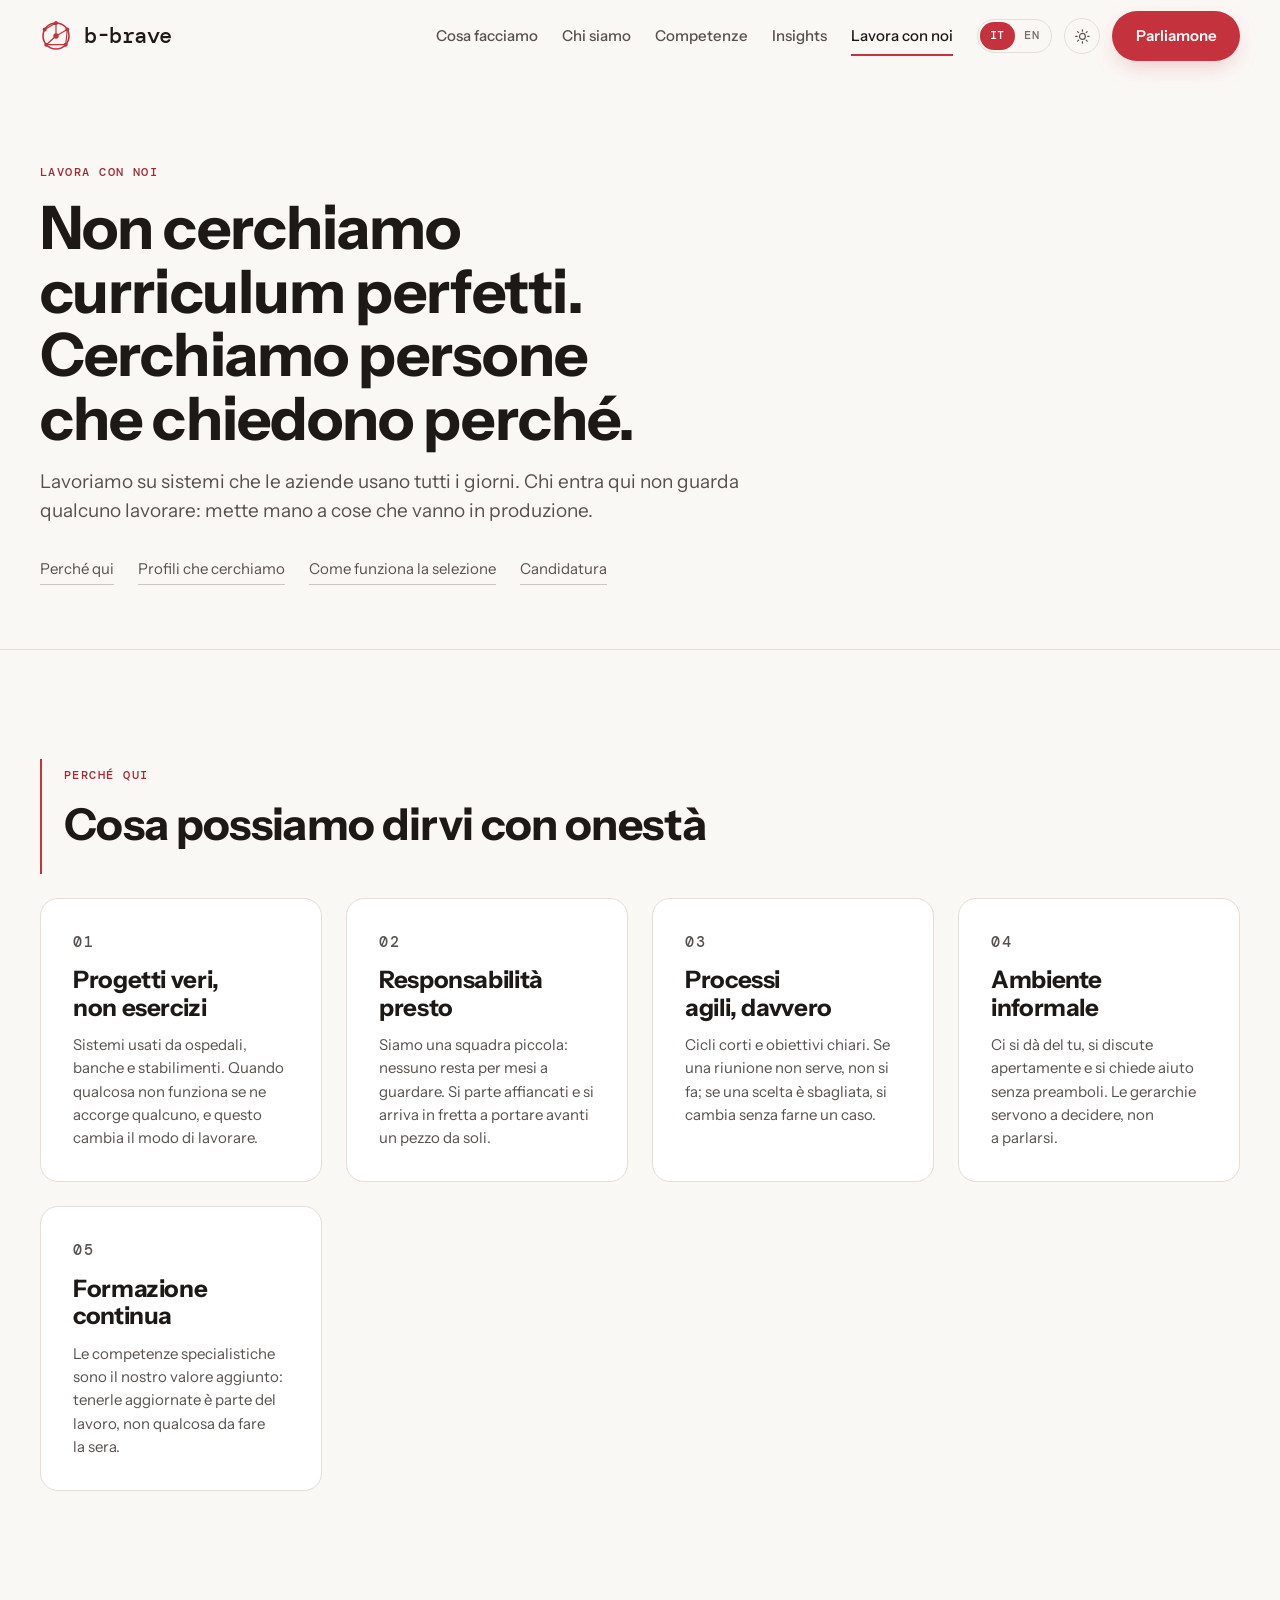
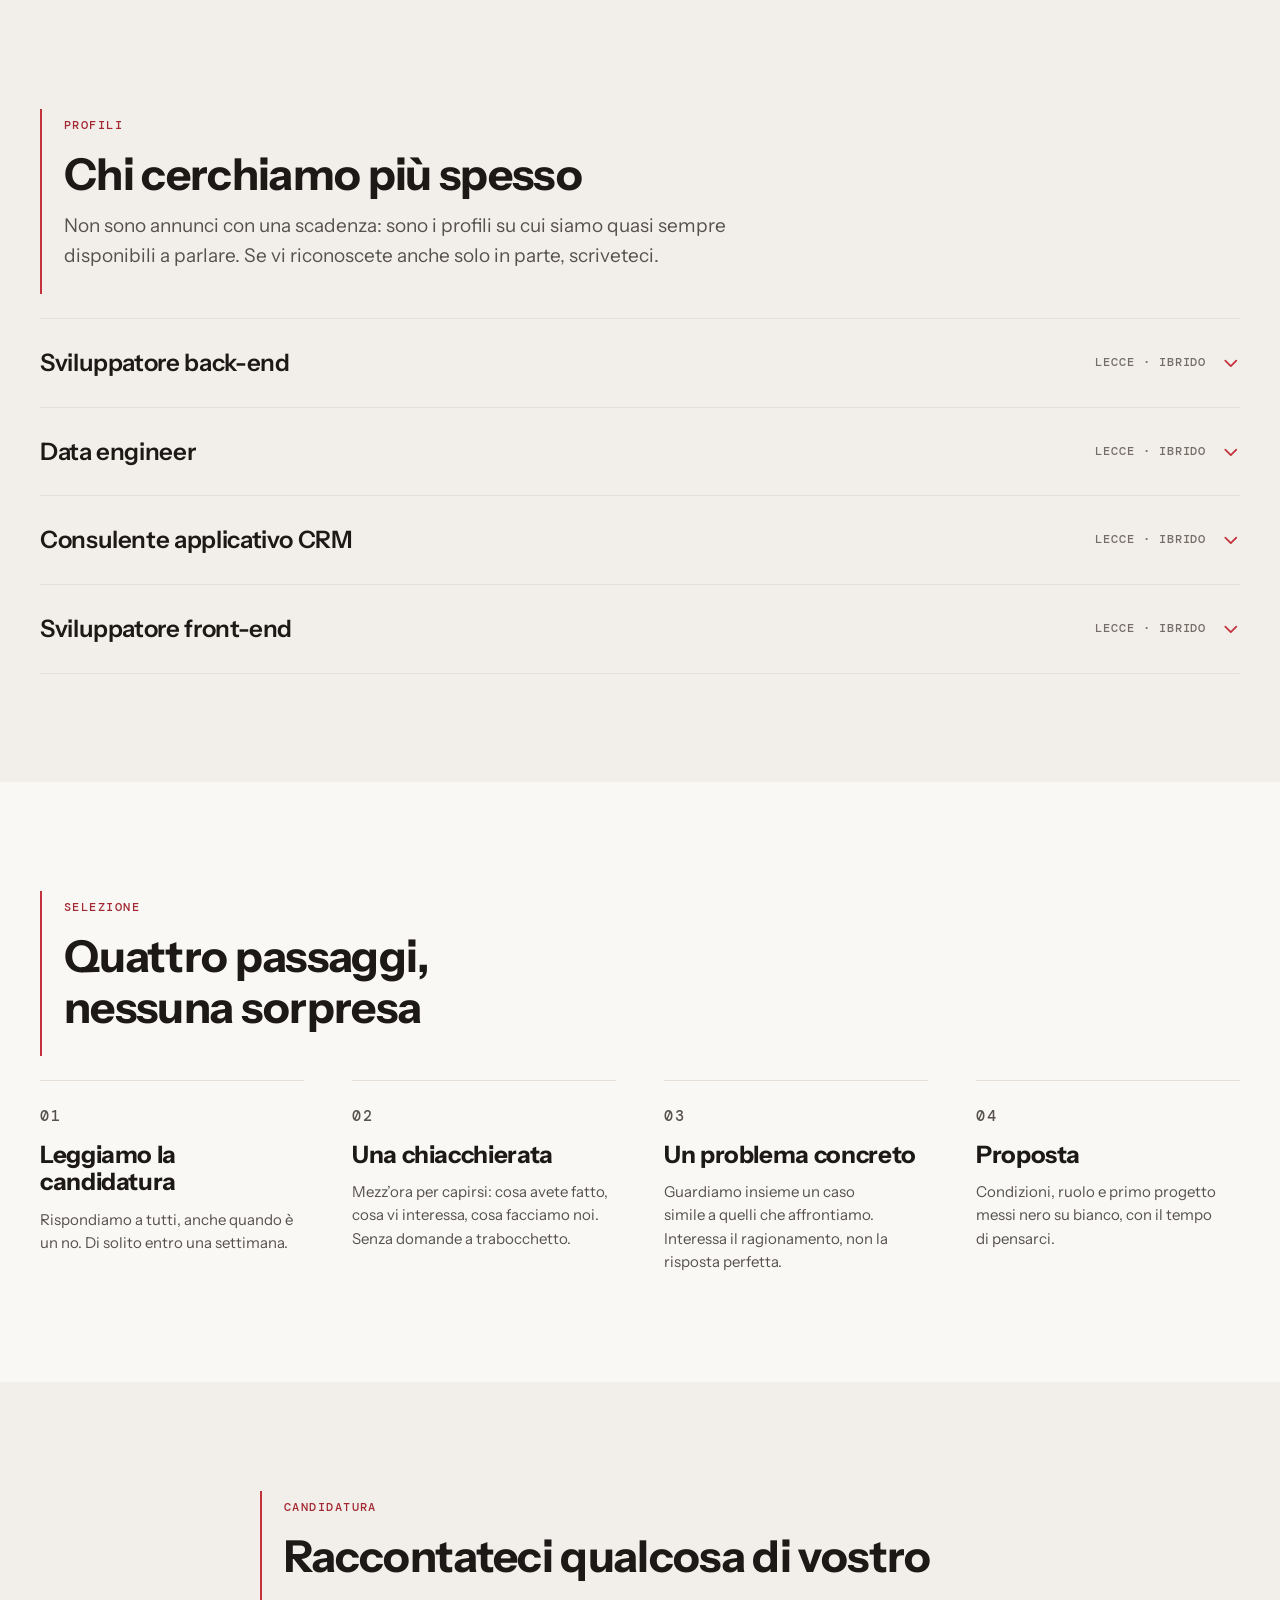
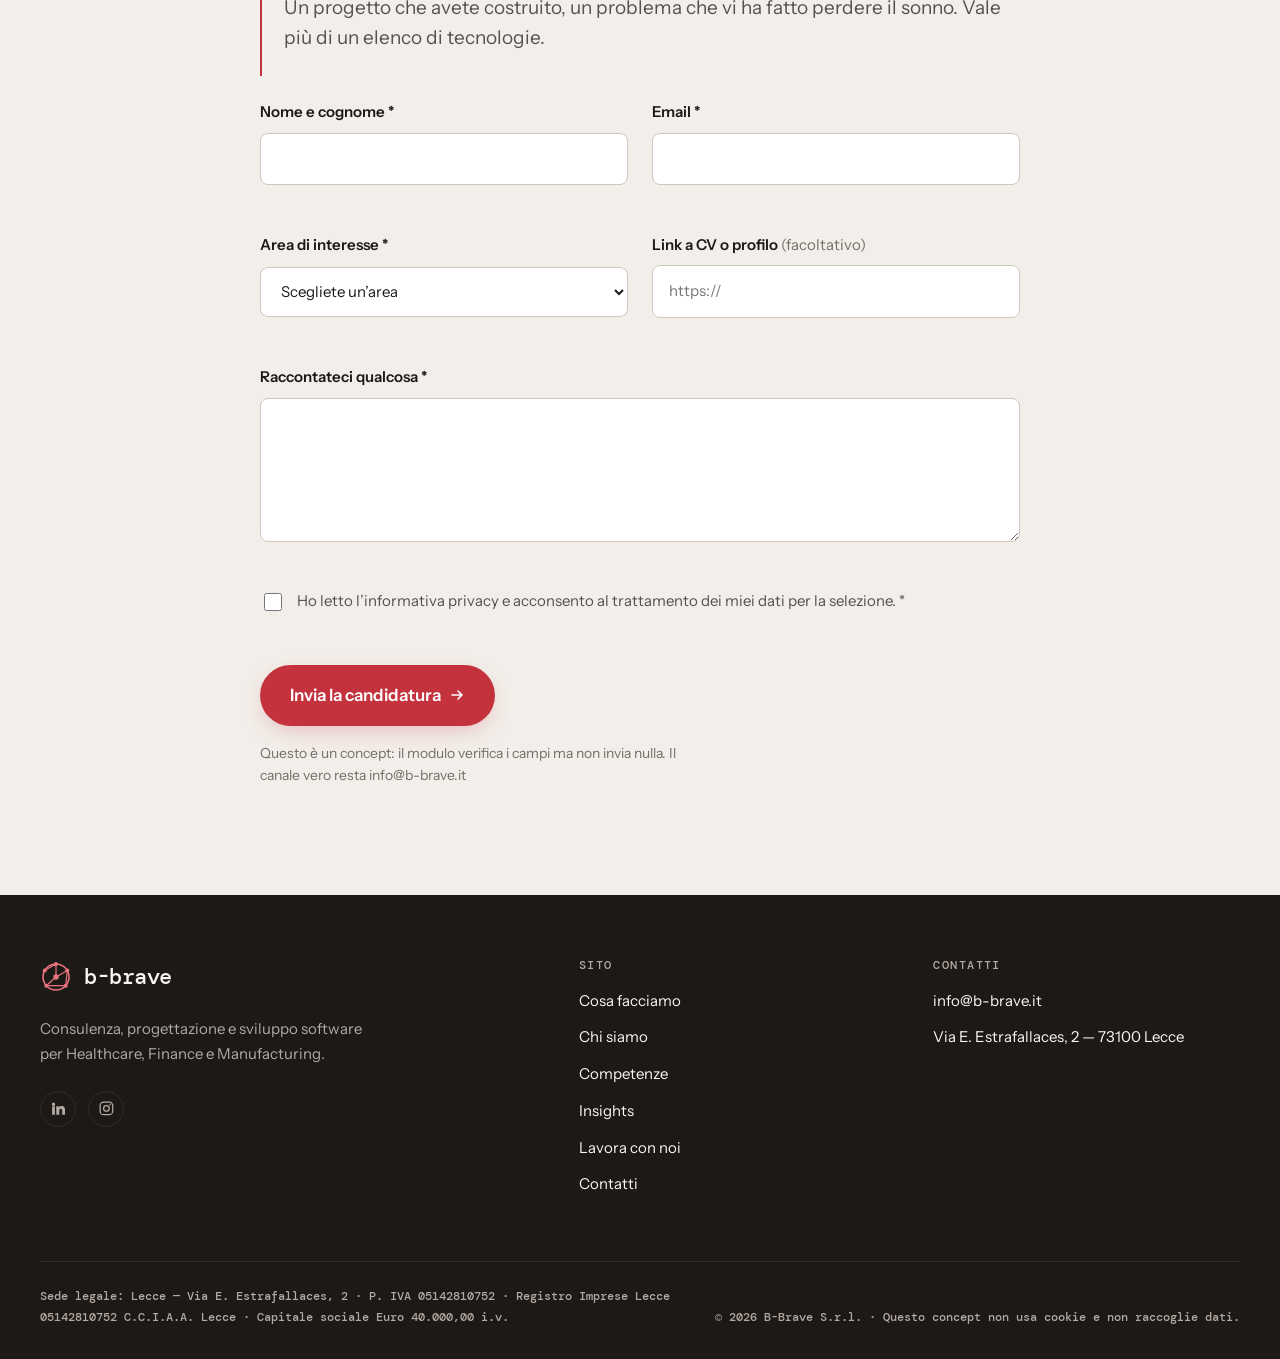
==== careers.html @ ac6f86cf "feat(careers): add profiles, hiring process and application form" ====
<!DOCTYPE html>
<html lang="it">
<head>
<meta charset="utf-8">
<meta name="viewport" content="width=device-width, initial-scale=1">
<title data-i18n="meta.careers.title">Lavora con noi — B-Brave</title>
<meta name="description" data-i18n-attr="content:meta.careers.desc" content="Profili che cerchiamo, come funziona la selezione e come candidarsi in B-Brave. Sede a Lecce, progetti enterprise, responsabilità reale.">
<meta property="og:type" content="website">
<meta property="og:title" data-i18n-attr="content:meta.careers.title" content="Lavora con noi — B-Brave">
<meta property="og:description" data-i18n-attr="content:meta.careers.desc" content="Profili che cerchiamo, come funziona la selezione e come candidarsi in B-Brave. Sede a Lecce, progetti enterprise, responsabilità reale.">
<meta property="og:image" content="./assets/img/og-cover.png">
<meta name="twitter:card" content="summary_large_image">
<link rel="icon" href="./assets/img/favicon.svg" type="image/svg+xml">
<link rel="stylesheet" href="./assets/css/tokens.css">
<link rel="stylesheet" href="./assets/css/base.css">
<link rel="stylesheet" href="./assets/css/components.css">
<link rel="stylesheet" href="./assets/css/pages.css">
<script>
  document.documentElement.classList.add('js');
  try {
    var t = localStorage.getItem('bb-theme');
    if (t) document.documentElement.dataset.theme = t;
    var l = localStorage.getItem('bb-lang');
    if (l && l !== 'it') document.documentElement.lang = l;
  } catch (e) {}
</script>
</head>

<body data-page="careers">

<a class="skip-link" href="#main" data-i18n="a11y.skip">Vai al contenuto</a>

<header class="header" id="site-header">
  <div class="container header__inner">
    <a class="logo" href="./index.html">
      <svg class="logo__mark" viewBox="0 0 32 32" aria-hidden="true">
        <g fill="none" stroke="currentColor" stroke-linecap="round">
          <circle cx="16" cy="16" r="13" stroke-width="1.6"/>
          <path d="M16 16 16 3M16 16 27.3 9.5M16 16 6.3 24.7M16 3 4.7 9.5M27.3 9.5 25.7 24.7M25.7 24.7 6.3 24.7" stroke-width="1.2"/>
        </g>
        <g fill="currentColor">
          <circle cx="16" cy="3" r="2"/><circle cx="27.3" cy="9.5" r="2"/>
          <circle cx="25.7" cy="24.7" r="2"/><circle cx="6.3" cy="24.7" r="2"/>
          <circle cx="4.7" cy="9.5" r="2"/><circle cx="16" cy="16" r="2.7"/>
        </g>
      </svg>
      <span class="logo__word">b-brave</span>
    </a>

    <nav class="header__nav" id="site-nav" data-i18n-attr="aria-label:a11y.nav.main" aria-label="Navigazione principale">
      <ul class="nav-list">
        <li><a href="./we-do.html" data-i18n="common.nav.wedo">Cosa facciamo</a></li>
        <li><a href="./we-are.html" data-i18n="common.nav.weare">Chi siamo</a></li>
        <li><a href="./expertise.html" data-i18n="common.nav.expertise">Competenze</a></li>
        <li><a href="./insights.html" data-i18n="common.nav.insights">Insights</a></li>
        <li><a href="./careers.html" data-i18n="common.nav.careers" aria-current="page">Lavora con noi</a></li>
      </ul>
      <a class="btn btn--primary btn--panel" href="./contacts.html" data-i18n="common.cta.talk">Parliamone</a>
    </nav>

    <div class="header__tools">
      <div class="lang" role="group" data-i18n-attr="aria-label:a11y.lang.group" aria-label="Lingua del sito">
        <button type="button" data-lang="it" aria-pressed="true">IT</button>
        <button type="button" data-lang="en" aria-pressed="false">EN</button>
      </div>

      <button class="theme-toggle" type="button" id="theme-toggle" data-i18n-attr="aria-label:a11y.theme" aria-label="Cambia tema chiaro o scuro">
        <svg class="icon-sun" viewBox="0 0 24 24" fill="none" stroke="currentColor" stroke-width="1.7" stroke-linecap="round" aria-hidden="true">
          <circle cx="12" cy="12" r="4.2"/>
          <path d="M12 2.5v2M12 19.5v2M2.5 12h2M19.5 12h2M5.2 5.2l1.4 1.4M17.4 17.4l1.4 1.4M18.8 5.2l-1.4 1.4M6.6 17.4l-1.4 1.4"/>
        </svg>
        <svg class="icon-moon" viewBox="0 0 24 24" fill="none" stroke="currentColor" stroke-width="1.7" stroke-linecap="round" stroke-linejoin="round" aria-hidden="true">
          <path d="M20 14.5A8.5 8.5 0 0 1 9.5 4a8.5 8.5 0 1 0 10.5 10.5Z"/>
        </svg>
      </button>

      <a class="btn btn--primary header__cta" href="./contacts.html" data-i18n="common.cta.talk">Parliamone</a>

      <button class="nav-toggle" type="button" id="nav-toggle" aria-expanded="false" aria-controls="site-nav" data-i18n-attr="aria-label:a11y.menu">
        <svg class="icon-open" viewBox="0 0 24 24" fill="none" stroke="currentColor" stroke-width="1.8" stroke-linecap="round" aria-hidden="true">
          <path d="M4 7h16M4 12h16M4 17h16"/>
        </svg>
        <svg class="icon-close" viewBox="0 0 24 24" fill="none" stroke="currentColor" stroke-width="1.8" stroke-linecap="round" aria-hidden="true">
          <path d="M6 6l12 12M18 6L6 18"/>
        </svg>
      </button>
    </div>
  </div>
</header>

<main id="main">
  <!-- page hero ------------------------------------------------------------ -->
  <section class="page-hero">
    <div class="container">
      <div class="page-hero__inner">
        <p class="label" data-i18n="careers.hero.eyebrow">Lavora con noi</p>
        <h1 data-i18n="careers.hero.title">Non cerchiamo curriculum perfetti. Cerchiamo persone che chiedono perché.</h1>
        <p class="lead" data-i18n="careers.hero.lead">Lavoriamo su sistemi che le aziende usano tutti i giorni. Chi entra qui non guarda qualcuno lavorare: mette mano a cose che vanno in produzione.</p>
        <nav class="anchor-nav" data-i18n-attr="aria-label:a11y.nav.section">
          <a href="#perche" data-i18n="careers.nav.why">Perché qui</a>
          <a href="#profili" data-i18n="careers.nav.roles">Profili che cerchiamo</a>
          <a href="#selezione" data-i18n="careers.nav.process">Come funziona la selezione</a>
          <a href="#candidatura" data-i18n="careers.nav.apply">Candidatura</a>
        </nav>
      </div>
    </div>
  </section>

  <!-- why here ---------------------------------------------------------------- -->
  <section class="band" id="perche">
    <div class="container">
      <div class="section-head" data-reveal>
        <p class="label" data-i18n="careers.why.label">Perché qui</p>
        <h2 data-i18n="careers.why.title">Cosa possiamo dirvi con onestà</h2>
      </div>

      <div class="cards">
        <article class="card" data-reveal>
          <p class="card__num">01</p>
          <h3 data-i18n="careers.why.a.title">Progetti veri, non esercizi</h3>
          <p data-i18n="careers.why.a.body">Sistemi usati da ospedali, banche e stabilimenti. Quando qualcosa non funziona se ne accorge qualcuno, e questo cambia il modo di lavorare.</p>
        </article>
        <article class="card" data-reveal>
          <p class="card__num">02</p>
          <h3 data-i18n="careers.why.b.title">Responsabilità presto</h3>
          <p data-i18n="careers.why.b.body">Siamo una squadra piccola: nessuno resta per mesi a guardare. Si parte affiancati e si arriva in fretta a portare avanti un pezzo da soli.</p>
        </article>
        <article class="card" data-reveal>
          <p class="card__num">03</p>
          <h3 data-i18n="careers.why.c.title">Processi agili, davvero</h3>
          <p data-i18n="careers.why.c.body">Cicli corti e obiettivi chiari. Se una riunione non serve, non si fa; se una scelta è sbagliata, si cambia senza farne un caso.</p>
        </article>
        <article class="card" data-reveal>
          <p class="card__num">04</p>
          <h3 data-i18n="careers.why.d.title">Ambiente informale</h3>
          <p data-i18n="careers.why.d.body">Ci si dà del tu, si discute apertamente e si chiede aiuto senza preamboli. Le gerarchie servono a decidere, non a parlarsi.</p>
        </article>
        <article class="card" data-reveal>
          <p class="card__num">05</p>
          <h3 data-i18n="careers.why.e.title">Formazione continua</h3>
          <p data-i18n="careers.why.e.body">Le competenze specialistiche sono il nostro valore aggiunto: tenerle aggiornate è parte del lavoro, non qualcosa da fare la sera.</p>
        </article>
      </div>
    </div>
  </section>

  <!-- roles -------------------------------------------------------------------- -->
  <section class="band band--soft" id="profili">
    <div class="container">
      <div class="section-head" data-reveal>
        <p class="label" data-i18n="careers.roles.label">Profili</p>
        <h2 data-i18n="careers.roles.title">Chi cerchiamo più spesso</h2>
        <p class="lead" data-i18n="careers.roles.lead">Non sono annunci con una scadenza: sono i profili su cui siamo quasi sempre disponibili a parlare. Se vi riconoscete anche solo in parte, scriveteci.</p>
      </div>

      <div class="accordion">
        <details class="accordion__item">
          <summary>
            <span class="accordion__title" data-i18n="careers.role.backend.title">Sviluppatore back-end</span>
            <span class="accordion__meta" data-i18n="careers.role.location">Lecce · ibrido</span>
            <svg viewBox="0 0 16 16" fill="none" aria-hidden="true"><path d="M3 6l5 5 5-5" stroke="currentColor" stroke-width="1.6" stroke-linecap="round" stroke-linejoin="round"/></svg>
          </summary>
          <div class="accordion__body">
            <div>
              <h3 data-i18n="careers.role.doing">Cosa farete</h3>
              <ul class="tick-list">
                <li data-i18n="careers.role.backend.d1">Progettare e mantenere i servizi che stanno sotto le nostre piattaforme</li>
                <li data-i18n="careers.role.backend.d2">Integrare sistemi di terze parti che non sono stati pensati per parlarsi</li>
                <li data-i18n="careers.role.backend.d3">Seguire il rilascio e il comportamento del codice dopo il go-live</li>
              </ul>
            </div>
            <div>
              <h3 data-i18n="careers.role.looking">Cosa cerchiamo</h3>
              <ul class="tick-list">
                <li data-i18n="careers.role.backend.l1">Solide basi di programmazione a oggetti e di modellazione dati</li>
                <li data-i18n="careers.role.backend.l2">Abitudine a scrivere codice che qualcun altro dovrà leggere</li>
                <li data-i18n="careers.role.backend.l3">Voglia di capire il processo aziendale prima di implementarlo</li>
              </ul>
            </div>
          </div>
        </details>

        <details class="accordion__item">
          <summary>
            <span class="accordion__title" data-i18n="careers.role.data.title">Data engineer</span>
            <span class="accordion__meta" data-i18n="careers.role.location">Lecce · ibrido</span>
            <svg viewBox="0 0 16 16" fill="none" aria-hidden="true"><path d="M3 6l5 5 5-5" stroke="currentColor" stroke-width="1.6" stroke-linecap="round" stroke-linejoin="round"/></svg>
          </summary>
          <div class="accordion__body">
            <div>
              <h3 data-i18n="careers.role.doing">Cosa farete</h3>
              <ul class="tick-list">
                <li data-i18n="careers.role.data.d1">Costruire i flussi che portano i dati dalle sorgenti al data warehouse</li>
                <li data-i18n="careers.role.data.d2">Definire i controlli di qualità su ciò che entra</li>
                <li data-i18n="careers.role.data.d3">Preparare i modelli su cui poggiano i cruscotti di business intelligence</li>
              </ul>
            </div>
            <div>
              <h3 data-i18n="careers.role.looking">Cosa cerchiamo</h3>
              <ul class="tick-list">
                <li data-i18n="careers.role.data.l1">Ottima padronanza di SQL e dei modelli relazionali</li>
                <li data-i18n="careers.role.data.l2">Esperienza, anche di studio, su processi ETL</li>
                <li data-i18n="careers.role.data.l3">Attenzione al dettaglio: un dato sbagliato costa più di un bug</li>
              </ul>
            </div>
          </div>
        </details>

        <details class="accordion__item">
          <summary>
            <span class="accordion__title" data-i18n="careers.role.crm.title">Consulente applicativo CRM</span>
            <span class="accordion__meta" data-i18n="careers.role.location">Lecce · ibrido</span>
            <svg viewBox="0 0 16 16" fill="none" aria-hidden="true"><path d="M3 6l5 5 5-5" stroke="currentColor" stroke-width="1.6" stroke-linecap="round" stroke-linejoin="round"/></svg>
          </summary>
          <div class="accordion__body">
            <div>
              <h3 data-i18n="careers.role.doing">Cosa farete</h3>
              <ul class="tick-list">
                <li data-i18n="careers.role.crm.d1">Raccogliere i requisiti commerciali e tradurli in configurazioni</li>
                <li data-i18n="careers.role.crm.d2">Accompagnare i clienti nell’adozione, formazione compresa</li>
                <li data-i18n="careers.role.crm.d3">Fare da ponte fra chi vende e chi sviluppa</li>
              </ul>
            </div>
            <div>
              <h3 data-i18n="careers.role.looking">Cosa cerchiamo</h3>
              <ul class="tick-list">
                <li data-i18n="careers.role.crm.l1">Capacità di ascoltare e di riformulare quello che avete capito</li>
                <li data-i18n="careers.role.crm.l2">Dimestichezza con i processi commerciali e il post-vendita</li>
                <li data-i18n="careers.role.crm.l3">Pazienza: l’adozione di uno strumento è un lavoro sulle persone</li>
              </ul>
            </div>
          </div>
        </details>

        <details class="accordion__item">
          <summary>
            <span class="accordion__title" data-i18n="careers.role.frontend.title">Sviluppatore front-end</span>
            <span class="accordion__meta" data-i18n="careers.role.location">Lecce · ibrido</span>
            <svg viewBox="0 0 16 16" fill="none" aria-hidden="true"><path d="M3 6l5 5 5-5" stroke="currentColor" stroke-width="1.6" stroke-linecap="round" stroke-linejoin="round"/></svg>
          </summary>
          <div class="accordion__body">
            <div>
              <h3 data-i18n="careers.role.doing">Cosa farete</h3>
              <ul class="tick-list">
                <li data-i18n="careers.role.frontend.d1">Costruire le interfacce delle nostre piattaforme e dei progetti su misura</li>
                <li data-i18n="careers.role.frontend.d2">Lavorare su schermate usate ogni giorno per ore, dove la fatica si sente</li>
                <li data-i18n="careers.role.frontend.d3">Tenere insieme accessibilità, prestazioni e scadenze</li>
              </ul>
            </div>
            <div>
              <h3 data-i18n="careers.role.looking">Cosa cerchiamo</h3>
              <ul class="tick-list">
                <li data-i18n="careers.role.frontend.l1">Basi solide di HTML, CSS e JavaScript, prima dei framework</li>
                <li data-i18n="careers.role.frontend.l2">Sensibilità per l’accessibilità e per chi usa la tastiera</li>
                <li data-i18n="careers.role.frontend.l3">Cura del dettaglio senza perdere di vista la consegna</li>
              </ul>
            </div>
          </div>
        </details>
      </div>
    </div>
  </section>

  <!-- process ------------------------------------------------------------------ -->
  <section class="band" id="selezione">
    <div class="container">
      <div class="section-head" data-reveal>
        <p class="label" data-i18n="careers.process.label">Selezione</p>
        <h2 data-i18n="careers.process.title">Quattro passaggi, nessuna sorpresa</h2>
      </div>

      <ol class="steps" data-reveal>
        <li class="step">
          <p class="step__num">01</p>
          <h3 data-i18n="careers.process.a.title">Leggiamo la candidatura</h3>
          <p data-i18n="careers.process.a.body">Rispondiamo a tutti, anche quando è un no. Di solito entro una settimana.</p>
        </li>
        <li class="step">
          <p class="step__num">02</p>
          <h3 data-i18n="careers.process.b.title">Una chiacchierata</h3>
          <p data-i18n="careers.process.b.body">Mezz’ora per capirsi: cosa avete fatto, cosa vi interessa, cosa facciamo noi. Senza domande a trabocchetto.</p>
        </li>
        <li class="step">
          <p class="step__num">03</p>
          <h3 data-i18n="careers.process.c.title">Un problema concreto</h3>
          <p data-i18n="careers.process.c.body">Guardiamo insieme un caso simile a quelli che affrontiamo. Interessa il ragionamento, non la risposta perfetta.</p>
        </li>
        <li class="step">
          <p class="step__num">04</p>
          <h3 data-i18n="careers.process.d.title">Proposta</h3>
          <p data-i18n="careers.process.d.body">Condizioni, ruolo e primo progetto messi nero su bianco, con il tempo di pensarci.</p>
        </li>
      </ol>
    </div>
  </section>

  <!-- application form ---------------------------------------------------------- -->
  <section class="band band--soft" id="candidatura">
    <div class="container container--narrow">
      <div class="section-head" data-reveal>
        <p class="label" data-i18n="careers.apply.label">Candidatura</p>
        <h2 data-i18n="careers.apply.title">Raccontateci qualcosa di vostro</h2>
        <p class="lead" data-i18n="careers.apply.lead">Un progetto che avete costruito, un problema che vi ha fatto perdere il sonno. Vale più di un elenco di tecnologie.</p>
      </div>

      <form class="form" id="apply-form" data-validate data-success="apply-success" novalidate>
        <div class="form__summary" id="apply-summary" role="alert" hidden>
          <p data-i18n="form.summary.title">Prima di inviare, sistemate questi campi:</p>
          <ul></ul>
        </div>

        <div class="form__row form__row--2">
          <div class="field">
            <label for="a-name" data-i18n="form.label.name">Nome e cognome *</label>
            <input type="text" id="a-name" name="name" required autocomplete="name">
            <p class="field__error" id="a-name-error"></p>
          </div>
          <div class="field">
            <label for="a-email" data-i18n="form.label.email">Email *</label>
            <input type="email" id="a-email" name="email" required autocomplete="email">
            <p class="field__error" id="a-email-error"></p>
          </div>
        </div>

        <div class="form__row form__row--2">
          <div class="field">
            <label for="a-role" data-i18n="form.label.role">Area di interesse *</label>
            <select id="a-role" name="role" required>
              <option value="" data-i18n="form.option.chooseRole">Scegliete un’area</option>
              <option value="backend" data-i18n="careers.role.backend.title">Sviluppatore back-end</option>
              <option value="data" data-i18n="careers.role.data.title">Data engineer</option>
              <option value="crm" data-i18n="careers.role.crm.title">Consulente applicativo CRM</option>
              <option value="frontend" data-i18n="careers.role.frontend.title">Sviluppatore front-end</option>
              <option value="altro" data-i18n="form.option.other">Altro</option>
            </select>
            <p class="field__error" id="a-role-error"></p>
          </div>
          <div class="field">
            <label for="a-link"><span data-i18n="form.label.link">Link a CV o profilo</span> <span class="optional" data-i18n="form.label.optional">(facoltativo)</span></label>
            <input type="url" id="a-link" name="link" placeholder="https://" data-i18n-attr="placeholder:form.placeholder.link">
            <p class="field__error" id="a-link-error"></p>
          </div>
        </div>

        <div class="field">
          <label for="a-message" data-i18n="form.label.story">Raccontateci qualcosa *</label>
          <textarea id="a-message" name="message" required></textarea>
          <p class="field__error" id="a-message-error"></p>
        </div>

        <div class="field field--check">
          <input type="checkbox" id="a-privacy" name="privacy" required>
          <label for="a-privacy" data-i18n="form.label.privacyCv">Ho letto l’informativa privacy e acconsento al trattamento dei miei dati per la selezione. *</label>
          <p class="field__error" id="a-privacy-error"></p>
        </div>

        <div>
          <button class="btn btn--primary btn--lg" type="submit">
            <span data-i18n="form.submit.apply">Invia la candidatura</span>
            <svg class="btn__arrow" width="16" height="16" viewBox="0 0 16 16" fill="none" aria-hidden="true"><path d="M3 8h10M9 4l4 4-4 4" stroke="currentColor" stroke-width="1.6" stroke-linecap="round" stroke-linejoin="round"/></svg>
          </button>
          <p class="form__note" data-i18n="form.note.demoCv">Questo è un concept: il modulo verifica i campi ma non invia nulla. Il canale vero resta info@b-brave.it</p>
        </div>
      </form>

      <div class="form__success" id="apply-success" tabindex="-1" role="status" hidden>
        <svg viewBox="0 0 24 24" fill="none" stroke="currentColor" stroke-width="1.8" stroke-linecap="round" stroke-linejoin="round" aria-hidden="true">
          <circle cx="12" cy="12" r="9"/><path d="M8 12.4l2.6 2.6L16 9.6"/>
        </svg>
        <h3 data-i18n="careers.success.title">Candidatura pronta</h3>
        <p data-i18n="careers.success.body">In un sito in produzione a questo punto sarebbe partita. Qui, per ora, scrivete direttamente a:</p>
        <p><a class="link-arrow" href="mailto:info@b-brave.it">info@b-brave.it</a></p>
      </div>
    </div>
  </section>
</main>

<footer class="footer band--ink">
  <div class="container">
    <div class="footer__grid">
      <div>
        <a class="logo" href="./index.html">
          <svg class="logo__mark" viewBox="0 0 32 32" aria-hidden="true">
            <g fill="none" stroke="currentColor" stroke-linecap="round">
              <circle cx="16" cy="16" r="13" stroke-width="1.6"/>
              <path d="M16 16 16 3M16 16 27.3 9.5M16 16 6.3 24.7M16 3 4.7 9.5M27.3 9.5 25.7 24.7M25.7 24.7 6.3 24.7" stroke-width="1.2"/>
            </g>
            <g fill="currentColor">
              <circle cx="16" cy="3" r="2"/><circle cx="27.3" cy="9.5" r="2"/>
              <circle cx="25.7" cy="24.7" r="2"/><circle cx="6.3" cy="24.7" r="2"/>
              <circle cx="4.7" cy="9.5" r="2"/><circle cx="16" cy="16" r="2.7"/>
            </g>
          </svg>
          <span class="logo__word">b-brave</span>
        </a>
        <p class="footer__tagline" data-i18n="common.footer.tagline">Consulenza, progettazione e sviluppo software per Healthcare, Finance e Manufacturing.</p>
        <div class="footer__social">
          <a href="https://www.linkedin.com/company/b-brave-software/" target="_blank" rel="noopener" aria-label="LinkedIn">
            <svg viewBox="0 0 24 24" fill="currentColor" aria-hidden="true"><path d="M4.98 3.5A2.5 2.5 0 1 1 5 8.5a2.5 2.5 0 0 1-.02-5M3 9h4v12H3zM9 9h3.8v1.7h.05c.53-.95 1.83-1.95 3.77-1.95 4.03 0 4.78 2.5 4.78 5.76V21h-4v-5.6c0-1.34-.03-3.07-1.9-3.07-1.9 0-2.2 1.46-2.2 2.97V21H9z"/></svg>
          </a>
          <a href="https://www.instagram.com/bbravesrl/" target="_blank" rel="noopener" aria-label="Instagram">
            <svg viewBox="0 0 24 24" fill="none" stroke="currentColor" stroke-width="1.8" aria-hidden="true"><rect x="3" y="3" width="18" height="18" rx="5"/><circle cx="12" cy="12" r="4"/><circle cx="17.2" cy="6.8" r="1.1" fill="currentColor" stroke="none"/></svg>
          </a>
        </div>
      </div>

      <nav data-i18n-attr="aria-label:a11y.nav.footer" aria-label="Mappa del sito">
        <h2 data-i18n="common.footer.sitemap">Sito</h2>
        <div class="footer__links">
          <a href="./we-do.html" data-i18n="common.nav.wedo">Cosa facciamo</a>
          <a href="./we-are.html" data-i18n="common.nav.weare">Chi siamo</a>
          <a href="./expertise.html" data-i18n="common.nav.expertise">Competenze</a>
          <a href="./insights.html" data-i18n="common.nav.insights">Insights</a>
          <a href="./careers.html" data-i18n="common.nav.careers">Lavora con noi</a>
          <a href="./contacts.html" data-i18n="common.nav.contacts">Contatti</a>
        </div>
      </nav>

      <div>
        <h2 data-i18n="common.footer.contact">Contatti</h2>
        <div class="footer__links">
          <a href="mailto:info@b-brave.it">info@b-brave.it</a>
          <span data-i18n="common.footer.address">Via E. Estrafallaces, 2 — 73100 Lecce</span>
        </div>
      </div>
    </div>

    <div class="footer__legal">
      <p>Sede legale: Lecce — Via E. Estrafallaces, 2 · P. IVA 05142810752 · Registro Imprese Lecce 05142810752 C.C.I.A.A. Lecce · Capitale sociale Euro 40.000,00 i.v.</p>
      <p>© <span id="year">2026</span> B-Brave S.r.l. · <span data-i18n="common.footer.nocookies">Questo concept non usa cookie e non raccoglie dati.</span></p>
    </div>
  </div>
</footer>

<script defer src="./assets/js/i18n-dict.js"></script>
<script defer src="./assets/js/i18n.js"></script>
<script defer src="./assets/js/main.js"></script>
</body>
</html>
---- assets/css/tokens.css ----
/* ==========================================================================
   Design tokens
   Every value used anywhere in the site is declared here. Nothing downstream
   invents a colour, a size or a duration.

   Colour rule worth remembering: --c-brand is for fills, --c-brand-text is
   for text. Solid #C4323D on a dark surface only reaches 3.47:1, which fails
   AA, so the dark side of the pair is lightened.
   ========================================================================== */

:root {
  color-scheme: light dark;

  /* --- surfaces -------------------------------------------------------- */
  --c-surface-1:   light-dark(#FAF8F5, #14110F); /* page */
  --c-surface-0:   light-dark(#FFFFFF, #1C1816); /* cards, raised */
  --c-surface-2:   light-dark(#F2EEE9, #221D1A); /* alternating bands */
  --c-surface-3:   light-dark(#E8E2DA, #2A2421); /* rare, deep sand */
  --c-surface-ink: light-dark(#1C1917, #221D1A); /* inverted band */

  /* --- text ------------------------------------------------------------ */
  --c-text:        light-dark(#1C1917, #F2EDE7);
  --c-text-muted:  light-dark(#57514D, #B4AAA2);
  --c-text-subtle: light-dark(#756D68, #968C85);
  --c-text-invert: light-dark(#FAF8F5, #F2EDE7);

  /* --- brand ----------------------------------------------------------- */
  --c-brand:        #C4323D;                       /* fixed, never themed */
  --c-brand-strong: light-dark(#A32832, #D1424D);  /* hover, pressed */
  --c-brand-deep:   #7E1F27;
  --c-brand-text:   light-dark(#A32832, #E8737C);  /* red used as text */
  --c-brand-tint:   light-dark(#F9EAEB, #2A1618);
  --c-brand-tint-2: light-dark(#F0D4D6, #3A1D20);

  /* --- lines and focus -------------------------------------------------- */
  --c-border:        light-dark(#E4DED6, #2E2825);
  --c-border-strong: light-dark(#CFC7BD, #3D3532);
  --c-focus:         light-dark(#7E1F27, #FFD9DC);

  /* --- type ------------------------------------------------------------ */
  --font-sans: "Instrument Sans", "Segoe UI", system-ui, -apple-system, sans-serif;
  --font-mono: "DM Mono", ui-monospace, "Cascadia Mono", "Consolas", monospace;

  --fs-2xs:  0.75rem;
  --fs-xs:   clamp(0.8125rem, 0.79rem + 0.10vw, 0.875rem);
  --fs-sm:   clamp(0.875rem,  0.85rem + 0.12vw, 0.9375rem);
  --fs-base: clamp(1rem,      0.96rem + 0.18vw, 1.0625rem);
  --fs-md:   clamp(1.0625rem, 1.00rem + 0.30vw, 1.1875rem);
  --fs-lg:   clamp(1.25rem,   1.15rem + 0.45vw, 1.5rem);
  --fs-xl:   clamp(1.5rem,    1.30rem + 0.90vw, 2rem);
  --fs-2xl:  clamp(1.875rem,  1.50rem + 1.60vw, 2.75rem);
  --fs-3xl:  clamp(2.25rem,   1.60rem + 2.80vw, 3.75rem);
  --fs-hero: clamp(2.5rem,    1.50rem + 4.40vw, 4.5rem);

  --lh-tight:   1.06;
  --lh-heading: 1.15;
  --lh-lead:    1.55;
  --lh-body:    1.65;

  --ls-hero:    -0.025em;
  --ls-heading: -0.015em;
  --ls-label:    0.12em;

  --measure:        68ch;
  --measure-narrow: 54ch;

  /* --- space ----------------------------------------------------------- */
  --sp-1: 0.25rem;
  --sp-2: 0.5rem;
  --sp-3: 0.75rem;
  --sp-4: 1rem;
  --sp-5: 1.5rem;
  --sp-6: 2rem;
  --sp-7: 3rem;
  --sp-8: 4rem;
  --sp-9: 6rem;
  --sp-10: 8rem;

  --section-y:        clamp(3.5rem, 2rem + 6vw, 7.5rem);
  --container:        1200px;
  --container-narrow: 760px;
  --gutter:           clamp(1.25rem, 0.8rem + 2vw, 3rem);
  --header-h:         4.5rem;

  /* --- shape ----------------------------------------------------------- */
  --r-xs: 4px;
  --r-sm: 8px;
  --r-md: 12px;
  --r-lg: 18px;
  --r-xl: 28px;
  --r-pill: 999px;

  /* Warm-tinted shadows sit correctly on ivory. On the dark side a shadow
     reads as nothing, so it becomes a hairline instead. */
  --sh-1: light-dark(0 1px 2px rgba(28, 25, 23, 0.05), 0 0 0 1px #2E2825);
  --sh-2: light-dark(0 2px 4px rgba(28, 25, 23, 0.04), 0 0 0 1px #2E2825),
          light-dark(0 12px 28px -10px rgba(28, 25, 23, 0.14), 0 0 0 0 transparent);
  --sh-3: light-dark(0 10px 40px -12px rgba(28, 25, 23, 0.20), 0 0 0 1px #3D3532);
  --sh-brand: 0 8px 24px -8px rgba(196, 50, 61, 0.35);

  /* --- motion ---------------------------------------------------------- */
  --t-fast: 140ms cubic-bezier(0.2, 0.6, 0.3, 1);
  --t-base: 240ms cubic-bezier(0.2, 0.6, 0.3, 1);
  --t-slow: 520ms cubic-bezier(0.16, 1, 0.3, 1);

  /* --- layers ---------------------------------------------------------- */
  --z-header: 100;
  --z-panel:  200;
  --z-skip:   300;
}

[data-theme="light"] { color-scheme: light; }
[data-theme="dark"]  { color-scheme: dark; }
---- assets/css/base.css ----
/* ==========================================================================
   Base — fonts, reset, elements, accessibility, layout primitives
   ========================================================================== */

/* --- fonts ---------------------------------------------------------------
   Self-hosted so the pages work offline and make no third-party requests.
   No <link rel=preload> for these: on file:// the origin is opaque and the
   crossorigin attribute can cause a second, failing fetch.
   ------------------------------------------------------------------------ */

@font-face {
  font-family: "Instrument Sans";
  src: url("../fonts/instrument-sans-variable-latin.woff2") format("woff2");
  font-weight: 400 700;
  font-style: normal;
  font-display: swap;
}

@font-face {
  font-family: "DM Mono";
  src: url("../fonts/dm-mono-500-latin.woff2") format("woff2");
  font-weight: 500;
  font-style: normal;
  font-display: swap;
}

/* --- reset --------------------------------------------------------------- */

*,
*::before,
*::after { box-sizing: border-box; }

html {
  -webkit-text-size-adjust: 100%;
  scroll-behavior: smooth;
  scroll-padding-top: calc(var(--header-h) + var(--sp-5));
}

body,
h1, h2, h3, h4, p,
figure, blockquote, dl, dd, ul, ol {
  margin: 0;
}

ul[class], ol[class] {
  padding: 0;
  list-style: none;
}

body {
  min-height: 100vh;
  background: var(--c-surface-1);
  color: var(--c-text);
  font-family: var(--font-sans);
  font-size: var(--fs-base);
  line-height: var(--lh-body);
  font-synthesis-weight: none;
  -webkit-font-smoothing: antialiased;
  text-rendering: optimizeLegibility;
}

img, svg, video {
  display: block;
  max-width: 100%;
  height: auto;
}

input, button, textarea, select {
  font: inherit;
  color: inherit;
}

button { background: none; }

/* --- typography ---------------------------------------------------------- */

h1, h2, h3, h4 {
  font-weight: 700;
  line-height: var(--lh-heading);
  letter-spacing: var(--ls-heading);
  text-wrap: balance;
}

h1 { font-size: var(--fs-3xl); line-height: var(--lh-tight); }
h2 { font-size: var(--fs-2xl); }
h3 { font-size: var(--fs-xl); }
h4 { font-size: var(--fs-lg); }

p { text-wrap: pretty; }

a {
  color: inherit;
  text-decoration-color: color-mix(in srgb, currentColor 35%, transparent);
  text-underline-offset: 0.18em;
}

a:hover { text-decoration-color: currentColor; }

strong { font-weight: 700; }

::selection {
  background: var(--c-brand);
  color: #fff;
}

.lead {
  max-width: var(--measure);
  font-size: var(--fs-md);
  line-height: var(--lh-lead);
  color: var(--c-text-muted);
}

.label {
  display: inline-block;
  font-family: var(--font-mono);
  font-size: var(--fs-2xs);
  font-weight: 500;
  letter-spacing: var(--ls-label);
  text-transform: uppercase;
  color: var(--c-brand-text);
}

.accent { color: var(--c-brand-text); }

/* --- accessibility ------------------------------------------------------- */

:focus-visible {
  outline: 2px solid var(--c-focus);
  outline-offset: 3px;
  border-radius: var(--r-xs);
}

.visually-hidden {
  position: absolute;
  width: 1px;
  height: 1px;
  padding: 0;
  margin: -1px;
  overflow: hidden;
  clip-path: inset(50%);
  white-space: nowrap;
}

.skip-link {
  position: fixed;
  top: var(--sp-3);
  left: var(--sp-3);
  z-index: var(--z-skip);
  padding: var(--sp-3) var(--sp-5);
  background: var(--c-brand);
  color: #fff;
  font-weight: 600;
  text-decoration: none;
  border-radius: var(--r-sm);
  transform: translateY(-200%);
  transition: transform var(--t-fast);
}

.skip-link:focus-visible { transform: translateY(0); }

@media (prefers-reduced-motion: reduce) {
  html { scroll-behavior: auto; }

  *,
  *::before,
  *::after {
    animation-duration: 0.01ms !important;
    animation-iteration-count: 1 !important;
    transition-duration: 0.01ms !important;
  }
}

@media (forced-colors: active) {
  .btn,
  .card,
  .chip { border: 1px solid ButtonBorder; }
}

/* --- layout primitives --------------------------------------------------- */

.container {
  width: min(100% - var(--gutter) * 2, var(--container));
  margin-inline: auto;
}

.container--narrow { max-width: var(--container-narrow); }

.band { padding-block: var(--section-y); }

.band--soft { background: var(--c-surface-2); }

.band--ink {
  background: var(--c-surface-ink);
  color: var(--c-text-invert);
  --c-text: var(--c-text-invert);
  --c-text-muted: #B4AAA2;
  --c-border: #332C28;
  --c-brand-text: #E8737C;
}

.band--brand {
  background: var(--c-brand);
  color: #fff;
  --c-text: #fff;
  --c-text-muted: rgba(255, 255, 255, 0.82);
  --c-border: rgba(255, 255, 255, 0.28);
}

.cards {
  display: grid;
  gap: var(--sp-5);
  grid-template-columns: repeat(auto-fit, minmax(17rem, 1fr));
}

.stack > * + * { margin-top: var(--sp-4); }

/* The section header carries the one graphic device used site-wide: a red
   rule in the left gutter that overshoots the heading block at the bottom. */
.section-head {
  position: relative;
  max-width: var(--measure);
  padding-left: var(--sp-5);
  margin-bottom: var(--sp-7);
}

.section-head::before {
  content: "";
  position: absolute;
  inset-block: 0 -24px;
  left: 0;
  width: 2px;
  background: var(--c-brand);
}

.section-head > * + * { margin-top: var(--sp-3); }

.section-head--center {
  margin-inline: auto;
  text-align: center;
  padding-left: 0;
  padding-top: var(--sp-5);
}

.section-head--center::before {
  inset-block: 0 auto;
  left: 50%;
  height: var(--sp-4);
  transform: translateX(-50%);
}

/* --- reveal on scroll ----------------------------------------------------
   Scoped to html.js so that without scripting nothing is ever hidden.
   ------------------------------------------------------------------------ */

.js [data-reveal] {
  opacity: 0;
  transform: translateY(12px);
  transition: opacity var(--t-slow), transform var(--t-slow);
}

.js [data-reveal].is-visible {
  opacity: 1;
  transform: none;
}

@media (prefers-reduced-motion: reduce) {
  .js [data-reveal] {
    opacity: 1;
    transform: none;
  }
}
---- assets/css/components.css ----
/* ==========================================================================
   Components
   1. Logo            5. Chips and tags
   2. Site header     6. Cards
   3. Mobile panel    7. Forms
   4. Buttons         8. Site footer
   ========================================================================== */

/* --- 1. logo -------------------------------------------------------------- */

.logo {
  display: inline-flex;
  align-items: center;
  gap: var(--sp-3);
  text-decoration: none;
  color: var(--c-text);
}

.logo__mark {
  width: 2rem;
  height: 2rem;
  color: var(--c-brand);
  flex: none;
  transition: transform var(--t-slow);
}

.logo:hover .logo__mark { transform: rotate(-24deg); }

.logo__word {
  font-family: var(--font-mono);
  font-size: 1.375rem;
  font-weight: 500;
  letter-spacing: -0.02em;
}

/* --- 2. site header ------------------------------------------------------- */

.header {
  position: sticky;
  top: 0;
  z-index: var(--z-header);
  background: var(--c-surface-1);
  border-bottom: 1px solid transparent;
  transition: border-color var(--t-base), background-color var(--t-base);
}

@supports (backdrop-filter: blur(12px)) {
  .header {
    background: color-mix(in srgb, var(--c-surface-1) 88%, transparent);
    backdrop-filter: blur(12px);
  }
}

.header.is-scrolled { border-bottom-color: var(--c-border); }

.header__inner {
  display: flex;
  align-items: center;
  gap: var(--sp-5);
  min-height: var(--header-h);
}

.header__nav { margin-left: auto; }

.nav-list {
  display: flex;
  align-items: center;
  gap: var(--sp-5);
}

.nav-list a {
  position: relative;
  display: inline-block;
  font-size: var(--fs-sm);
  font-weight: 500;
  text-decoration: none;
  padding-block: var(--sp-2);
  color: var(--c-text-muted);
  transition: color var(--t-fast);
}

.nav-list a:hover { color: var(--c-text); }

.nav-list a::after {
  content: "";
  position: absolute;
  left: 0;
  bottom: 0;
  width: 100%;
  height: 2px;
  background: var(--c-brand);
  transform: scaleX(0);
  transform-origin: left;
  transition: transform var(--t-base);
}

.nav-list a:hover::after,
.nav-list a[aria-current="page"]::after { transform: scaleX(1); }

.nav-list a[aria-current="page"] { color: var(--c-text); }

.header__tools {
  display: flex;
  align-items: center;
  gap: var(--sp-3);
}

/* language switch */

.lang {
  display: inline-flex;
  border: 1px solid var(--c-border);
  border-radius: var(--r-pill);
  padding: 2px;
}

.lang button {
  border: 0;
  cursor: pointer;
  padding: 0.25rem 0.6rem;
  border-radius: var(--r-pill);
  font-family: var(--font-mono);
  font-size: var(--fs-2xs);
  font-weight: 500;
  letter-spacing: 0.06em;
  color: var(--c-text-subtle);
  transition: background-color var(--t-fast), color var(--t-fast);
}

.lang button[aria-pressed="true"] {
  background: var(--c-brand);
  color: #fff;
}

/* theme toggle */

.theme-toggle {
  display: grid;
  place-items: center;
  width: 2.25rem;
  height: 2.25rem;
  border: 1px solid var(--c-border);
  border-radius: var(--r-pill);
  cursor: pointer;
  color: var(--c-text-muted);
  transition: color var(--t-fast), border-color var(--t-fast);
}

.theme-toggle:hover {
  color: var(--c-text);
  border-color: var(--c-border-strong);
}

.theme-toggle svg { width: 1.05rem; height: 1.05rem; }
.theme-toggle .icon-moon { display: none; }

[data-theme="dark"] .theme-toggle .icon-sun { display: none; }
[data-theme="dark"] .theme-toggle .icon-moon { display: block; }

@media (prefers-color-scheme: dark) {
  :root:not([data-theme="light"]) .theme-toggle .icon-sun { display: none; }
  :root:not([data-theme="light"]) .theme-toggle .icon-moon { display: block; }
}

/* --- 3. mobile panel ------------------------------------------------------ */

.nav-toggle {
  display: none;
  place-items: center;
  width: 2.5rem;
  height: 2.5rem;
  border: 1px solid var(--c-border);
  border-radius: var(--r-sm);
  cursor: pointer;
}

.nav-toggle svg { width: 1.25rem; height: 1.25rem; }
.nav-toggle .icon-close { display: none; }
.nav-toggle[aria-expanded="true"] .icon-open { display: none; }
.nav-toggle[aria-expanded="true"] .icon-close { display: block; }

@media (max-width: 899px) {
  .nav-toggle { display: grid; }

  .header__nav {
    position: fixed;
    inset: var(--header-h) 0 0;
    z-index: var(--z-panel);
    display: none;
    padding: var(--sp-6) var(--gutter) var(--sp-8);
    background: var(--c-surface-1);
    overflow-y: auto;
  }

  .header__nav.is-open { display: block; }

  .nav-list {
    flex-direction: column;
    align-items: stretch;
    gap: 0;
  }

  .nav-list li + li { border-top: 1px solid var(--c-border); }

  .nav-list a {
    display: block;
    padding-block: var(--sp-4);
    font-size: var(--fs-lg);
    font-weight: 600;
    color: var(--c-text);
  }

  .nav-list a::after { display: none; }

  .nav-list a[aria-current="page"] { color: var(--c-brand-text); }

  .header__nav .btn {
    margin-top: var(--sp-6);
    width: 100%;
  }

  .header__cta { display: none; }
}

@media (min-width: 900px) {
  .header__nav .btn--panel { display: none; }
}

/* --- 4. buttons ----------------------------------------------------------- */

.btn {
  display: inline-flex;
  align-items: center;
  justify-content: center;
  gap: var(--sp-2);
  padding: 0.75rem 1.4rem;
  border: 1px solid transparent;
  border-radius: var(--r-pill);
  font-size: var(--fs-sm);
  font-weight: 600;
  text-decoration: none;
  cursor: pointer;
  transition: background-color var(--t-fast), border-color var(--t-fast),
              color var(--t-fast), transform var(--t-fast);
}

.btn:active { transform: translateY(1px); }

.btn--primary {
  background: var(--c-brand);
  color: #fff;
  box-shadow: var(--sh-brand);
}

.btn--primary:hover { background: var(--c-brand-strong); }

.btn--ghost {
  border-color: var(--c-border-strong);
  color: var(--c-text);
}

.btn--ghost:hover {
  border-color: var(--c-text);
  background: var(--c-surface-0);
}

.btn--light {
  background: #fff;
  color: var(--c-brand-deep);
}

.btn--light:hover { background: rgba(255, 255, 255, 0.88); }

.btn--lg {
  padding: 0.95rem 1.8rem;
  font-size: var(--fs-base);
}

.btn__arrow { transition: transform var(--t-base); }
.btn:hover .btn__arrow { transform: translateX(3px); }

/* text link with a moving arrow */

.link-arrow {
  display: inline-flex;
  align-items: center;
  gap: var(--sp-2);
  font-weight: 600;
  font-size: var(--fs-sm);
  color: var(--c-brand-text);
  text-decoration: none;
}

.link-arrow svg {
  width: 1rem;
  height: 1rem;
  transition: transform var(--t-base);
}

.link-arrow:hover svg { transform: translateX(4px); }

/* --- 5. chips and tags ---------------------------------------------------- */

.chip {
  display: inline-flex;
  align-items: center;
  gap: var(--sp-2);
  padding: 0.4rem 0.9rem;
  border: 1px solid var(--c-border);
  border-radius: var(--r-pill);
  background: var(--c-surface-0);
  font-family: var(--font-mono);
  font-size: var(--fs-2xs);
  font-weight: 500;
  letter-spacing: 0.06em;
  text-transform: uppercase;
  color: var(--c-text-muted);
  cursor: pointer;
  transition: border-color var(--t-fast), color var(--t-fast),
              background-color var(--t-fast);
}

.chip:hover {
  border-color: var(--c-brand);
  color: var(--c-text);
}

.chip[aria-pressed="true"] {
  background: var(--c-brand);
  border-color: var(--c-brand);
  color: #fff;
}

.chip-row {
  display: flex;
  flex-wrap: wrap;
  gap: var(--sp-3);
}

.tag {
  display: inline-block;
  padding: 0.25rem 0.6rem;
  border-radius: var(--r-xs);
  background: var(--c-brand-tint);
  font-family: var(--font-mono);
  font-size: var(--fs-2xs);
  letter-spacing: 0.06em;
  text-transform: uppercase;
  color: var(--c-brand-text);
}

/* --- 6. cards ------------------------------------------------------------- */

.card {
  display: flex;
  flex-direction: column;
  align-items: flex-start;
  gap: var(--sp-3);
  padding: var(--sp-6);
  background: var(--c-surface-0);
  border: 1px solid var(--c-border);
  border-radius: var(--r-lg);
  transition: border-color var(--t-base), transform var(--t-base),
              box-shadow var(--t-base);
}

.card--hover:hover {
  border-color: var(--c-brand);
  transform: translateY(-4px);
  box-shadow: var(--sh-2);
}

.card__num {
  font-family: var(--font-mono);
  font-size: var(--fs-2xs);
  font-weight: 500;
  letter-spacing: var(--ls-label);
  color: var(--c-brand-text);
}

.card__icon {
  width: 2.5rem;
  height: 2.5rem;
  color: var(--c-brand);
}

.card h3 { font-size: var(--fs-lg); }

.card p {
  color: var(--c-text-muted);
  font-size: var(--fs-sm);
  line-height: var(--lh-lead);
}

.card ul {
  display: grid;
  gap: var(--sp-2);
  padding: 0;
  list-style: none;
  font-size: var(--fs-sm);
  color: var(--c-text-muted);
}

.card ul li {
  position: relative;
  padding-left: var(--sp-4);
}

.card ul li::before {
  content: "";
  position: absolute;
  left: 0;
  top: 0.62em;
  width: 5px;
  height: 5px;
  border-radius: 50%;
  background: var(--c-brand);
}

/* --- 7. forms ------------------------------------------------------------- */

.form { display: grid; gap: var(--sp-5); }

.form[hidden],
.form__success[hidden] { display: none; }

.form__row { display: grid; gap: var(--sp-5); }

@media (min-width: 560px) {
  .form__row--2 { grid-template-columns: 1fr 1fr; }
}

.field { display: grid; gap: var(--sp-2); }

.field label {
  font-size: var(--fs-sm);
  font-weight: 600;
}

.field .optional {
  font-weight: 400;
  color: var(--c-text-subtle);
}

.field input,
.field select,
.field textarea {
  width: 100%;
  padding: 0.8rem 1rem;
  background: var(--c-surface-0);
  border: 1px solid var(--c-border-strong);
  border-radius: var(--r-sm);
  font-size: var(--fs-sm);
  transition: border-color var(--t-fast), box-shadow var(--t-fast);
}

.field textarea {
  min-height: 9rem;
  resize: vertical;
}

.field input:focus,
.field select:focus,
.field textarea:focus {
  outline: none;
  border-color: var(--c-brand);
  box-shadow: 0 0 0 3px var(--c-brand-tint);
}

.field input[aria-invalid="true"],
.field textarea[aria-invalid="true"],
.field select[aria-invalid="true"] { border-color: var(--c-brand); }

.field__error {
  font-size: var(--fs-xs);
  color: var(--c-brand-text);
  min-height: 1.1em;
}

.field--check {
  grid-template-columns: auto 1fr;
  align-items: start;
  gap: var(--sp-3);
}

.field--check input {
  width: 1.1rem;
  height: 1.1rem;
  margin-top: 0.25rem;
  accent-color: var(--c-brand);
}

.field--check label {
  font-weight: 400;
  font-size: var(--fs-sm);
  color: var(--c-text-muted);
}

.form__summary {
  padding: var(--sp-4) var(--sp-5);
  border: 1px solid var(--c-brand);
  border-radius: var(--r-md);
  background: var(--c-brand-tint);
  font-size: var(--fs-sm);
}

.form__summary[hidden] { display: none; }

.form__summary p {
  font-weight: 600;
  margin-bottom: var(--sp-2);
}

.form__summary ul {
  display: grid;
  gap: var(--sp-1);
  padding-left: var(--sp-5);
}

.form__success {
  display: grid;
  gap: var(--sp-3);
  padding: var(--sp-7);
  border: 1px solid var(--c-border);
  border-radius: var(--r-lg);
  background: var(--c-surface-0);
  text-align: center;
}

.form__success svg {
  width: 2.5rem;
  height: 2.5rem;
  margin-inline: auto;
  color: var(--c-brand);
}

.form__note {
  margin-top: var(--sp-4);
  max-width: 48ch;
  font-size: var(--fs-xs);
  line-height: 1.6;
  color: var(--c-text-subtle);
}

/* --- 8. site footer ------------------------------------------------------- */

.footer { padding-block: var(--sp-8) var(--sp-6); }

.footer__grid {
  display: grid;
  gap: var(--sp-7);
  grid-template-columns: 1fr;
}

@media (min-width: 760px) {
  .footer__grid { grid-template-columns: 1.6fr 1fr 1fr; }
}

.footer .logo { color: var(--c-text-invert); }
.footer .logo__mark { color: var(--c-brand-text); }

.footer__tagline {
  margin-top: var(--sp-4);
  max-width: 34ch;
  color: var(--c-text-muted);
  font-size: var(--fs-sm);
}

.footer h2 {
  font-family: var(--font-mono);
  font-size: var(--fs-2xs);
  font-weight: 500;
  letter-spacing: var(--ls-label);
  text-transform: uppercase;
  color: var(--c-text-muted);
  margin-bottom: var(--sp-4);
}

.footer__links {
  display: grid;
  gap: var(--sp-3);
  font-size: var(--fs-sm);
}

.footer__links a { text-decoration: none; }
.footer__links a:hover { color: var(--c-brand-text); }

.footer__social {
  display: flex;
  gap: var(--sp-3);
  margin-top: var(--sp-5);
}

.footer__social a {
  display: grid;
  place-items: center;
  width: 2.25rem;
  height: 2.25rem;
  border: 1px solid var(--c-border);
  border-radius: var(--r-pill);
  color: var(--c-text-muted);
  transition: color var(--t-fast), border-color var(--t-fast);
}

.footer__social a:hover {
  color: var(--c-brand-text);
  border-color: var(--c-brand-text);
}

.footer__social svg { width: 1.05rem; height: 1.05rem; }

.footer__legal {
  margin-top: var(--sp-8);
  padding-top: var(--sp-5);
  border-top: 1px solid var(--c-border);
  display: grid;
  gap: var(--sp-3);
  font-family: var(--font-mono);
  font-size: var(--fs-2xs);
  line-height: 1.7;
  color: var(--c-text-muted);
}

@media (min-width: 900px) {
  .footer__legal {
    grid-template-columns: 1fr auto;
    align-items: end;
  }
}
---- assets/css/pages.css ----
/* ==========================================================================
   Page blocks
   0. Shared        4. Expertise
   1. Home          5. Insights
   2. We do         6. Careers
   3. We are        7. Contacts
   ========================================================================== */

/* --- 0. shared ------------------------------------------------------------ */

/* page hero used by every page except the home */
.page-hero {
  padding-block: clamp(3rem, 2rem + 4vw, 5.5rem) clamp(2.5rem, 2rem + 3vw, 4rem);
  border-bottom: 1px solid var(--c-border);
}

.page-hero__inner { max-width: 46rem; }
.page-hero h1 { margin-block: var(--sp-3) var(--sp-4); }

.anchor-nav {
  display: flex;
  flex-wrap: wrap;
  gap: var(--sp-3) var(--sp-5);
  margin-top: var(--sp-6);
  font-size: var(--fs-sm);
}

.anchor-nav a {
  text-decoration: none;
  color: var(--c-text-muted);
  border-bottom: 1px solid var(--c-border-strong);
  padding-bottom: 2px;
  transition: color var(--t-fast), border-color var(--t-fast);
}

.anchor-nav a:hover {
  color: var(--c-text);
  border-color: var(--c-brand);
}

.section-head--split {
  display: flex;
  flex-wrap: wrap;
  align-items: end;
  justify-content: space-between;
  gap: var(--sp-5);
  max-width: none;
}

.section-head--split > * + * { margin-top: 0; }

/* statement band — the only full-bleed red surface in the whole site */
.statement { text-align: center; }
.statement h2 { font-size: var(--fs-2xl); }
.statement p {
  max-width: 52ch;
  margin: var(--sp-5) auto var(--sp-7);
  color: var(--c-text-muted);
  font-size: var(--fs-md);
}

.manifesto { text-align: center; }

.manifesto blockquote p {
  font-size: var(--fs-xl);
  line-height: 1.4;
  letter-spacing: var(--ls-heading);
  text-wrap: balance;
}

.manifesto__claim {
  margin-top: var(--sp-6);
  font-family: var(--font-mono);
  font-size: var(--fs-sm);
  letter-spacing: var(--ls-label);
  text-transform: uppercase;
  color: var(--c-brand-text);
}

.closing { text-align: center; }
.closing .lead { margin: var(--sp-4) auto var(--sp-7); }

/* --- 1. home -------------------------------------------------------------- */

.hero { padding-block: clamp(2.5rem, 1rem + 6vw, 6rem) clamp(3rem, 2rem + 5vw, 6.5rem); }

.hero__inner {
  display: grid;
  gap: clamp(2.5rem, 6vw, 4.5rem);
  align-items: center;
}

@media (min-width: 900px) {
  .hero__inner { grid-template-columns: 7fr 5fr; }
}

.hero h1 {
  font-size: var(--fs-hero);
  letter-spacing: var(--ls-hero);
  margin-block: var(--sp-4) var(--sp-5);
}

.hero h1 em { font-style: normal; }

.hero__actions {
  display: flex;
  flex-wrap: wrap;
  gap: var(--sp-4);
  margin-top: var(--sp-7);
}

.hero__sectors { margin-top: var(--sp-8); }
.hero__sectors .label { margin-bottom: var(--sp-3); }

/* the brand-derived network graph */

.graph {
  width: 100%;
  max-width: 28rem;
  margin-inline: auto;
  color: var(--c-brand);
  overflow: visible;
}

.graph__ring {
  fill: none;
  stroke: var(--c-border-strong);
  stroke-width: 1;
  stroke-dasharray: 3 7;
}

.graph__edges { stroke-width: 1.5; }

.graph__edges g,
.graph__nodes g { transition: opacity var(--t-base); }

.js .graph__edges line {
  stroke-dasharray: 420;
  stroke-dashoffset: 420;
  animation: graph-draw 1.1s cubic-bezier(0.16, 1, 0.3, 1) forwards;
}

.js .graph__nodes circle {
  opacity: 0;
  animation: graph-pop 0.5s ease-out 0.5s forwards;
}

.graph .g-health line   { animation-delay: 0.15s; }
.graph .g-finance line  { animation-delay: 0.3s; }
.graph .g-manufacturing line { animation-delay: 0.45s; }

@keyframes graph-draw { to { stroke-dashoffset: 0; } }
@keyframes graph-pop  { to { opacity: 1; } }

.graph .is-pulsing { animation: graph-pop 0.5s ease-out 0.5s forwards, graph-pulse 3.2s ease-in-out 1.2s infinite; }

@keyframes graph-pulse {
  0%, 100% { r: 6.5; }
  50%      { r: 8.5; }
}

/* a highlighted sector dims the rest of the network */
.graph[data-highlight] .graph__edges g,
.graph[data-highlight] .graph__nodes g { opacity: 0.16; }

.graph[data-highlight="health"] .g-health,
.graph[data-highlight="finance"] .g-finance,
.graph[data-highlight="manufacturing"] .g-manufacturing,
.graph[data-highlight] .g-core { opacity: 1; }

@media (prefers-reduced-motion: reduce) {
  .js .graph__edges line { stroke-dashoffset: 0; animation: none; }
  .js .graph__nodes circle { opacity: 1; animation: none; }
}

/* sector cards keep their lists aligned at the bottom */
.cards--sectors .card { gap: var(--sp-4); }
.cards--sectors .card ul { margin-top: auto; padding-top: var(--sp-2); }

/* capabilities list */

.capabilities { display: grid; gap: var(--sp-7); }

@media (min-width: 900px) {
  .capabilities {
    grid-template-columns: 5fr 7fr;
    gap: var(--sp-9);
    align-items: start;
  }
  .capabilities__head {
    position: sticky;
    top: calc(var(--header-h) + var(--sp-7));
  }
}

.cap-list { display: grid; }

.cap-list li { border-top: 1px solid var(--c-border); }
.cap-list li:last-child { border-bottom: 1px solid var(--c-border); }

.cap-list a {
  display: grid;
  grid-template-columns: auto 1fr auto;
  align-items: center;
  column-gap: var(--sp-4);
  row-gap: var(--sp-1);
  padding-block: var(--sp-5);
  text-decoration: none;
  transition: padding-left var(--t-base);
}

.cap-list a:hover { padding-left: var(--sp-3); }

.cap-list__num {
  grid-column: 1;
  grid-row: 1 / span 2;
  font-family: var(--font-mono);
  font-size: var(--fs-2xs);
  color: var(--c-text-subtle);
}

.cap-list__name {
  grid-column: 2;
  grid-row: 1;
  font-size: var(--fs-lg);
  font-weight: 600;
  letter-spacing: var(--ls-heading);
}

.cap-list__desc {
  grid-column: 2;
  grid-row: 2;
  font-size: var(--fs-sm);
  color: var(--c-text-muted);
}

.cap-list svg {
  grid-column: 3;
  grid-row: 1 / span 2;
  width: 1.25rem;
  height: 1.25rem;
  color: var(--c-brand);
  opacity: 0;
  transform: translateX(-6px);
  transition: opacity var(--t-base), transform var(--t-base);
}

.cap-list a:hover svg,
.cap-list a:focus-visible svg {
  opacity: 1;
  transform: none;
}

/* proof strip */

.proof {
  display: grid;
  gap: var(--sp-6);
  border-top: 1px solid var(--c-border);
  padding-top: var(--sp-6);
}

@media (min-width: 760px) {
  .proof { grid-template-columns: repeat(3, 1fr); gap: var(--sp-7); }
}

.proof__key {
  font-family: var(--font-mono);
  font-size: var(--fs-2xs);
  letter-spacing: var(--ls-label);
  text-transform: uppercase;
  color: var(--c-brand-text);
  margin-bottom: var(--sp-3);
}

.proof__val {
  font-size: var(--fs-sm);
  color: var(--c-text-muted);
  line-height: var(--lh-lead);
}

.post h3 { font-size: var(--fs-lg); }

/* --- shared blocks used by the inner pages -------------------------------- */

.tick-list {
  display: grid;
  gap: var(--sp-3);
  padding: 0;
  list-style: none;
  font-size: var(--fs-sm);
  color: var(--c-text-muted);
}

.tick-list li {
  position: relative;
  padding-left: var(--sp-6);
}

.tick-list li::before {
  content: "";
  position: absolute;
  left: 0;
  top: 0.45em;
  width: 12px;
  height: 7px;
  border-left: 1.5px solid var(--c-brand);
  border-bottom: 1.5px solid var(--c-brand);
  transform: rotate(-45deg);
}

.outcome {
  margin-top: var(--sp-5);
  padding: var(--sp-4) var(--sp-5);
  background: var(--c-brand-tint);
  border-radius: var(--r-md);
  font-size: var(--fs-sm);
}

.outcome .label { display: block; margin-bottom: var(--sp-1); }

.chip-row--static { margin-top: var(--sp-4); }

/* shared diagram language: one stroke weight, one palette */

.diagram { width: 100%; }

.diagram__lane {
  fill: none;
  stroke: var(--c-border-strong);
  stroke-width: 1.5;
  stroke-dasharray: 4 6;
}

.diagram__node {
  fill: var(--c-surface-0);
  stroke: var(--c-text-subtle);
  stroke-width: 1.5;
}

.diagram__flow {
  fill: none;
  stroke: var(--c-text-subtle);
  stroke-width: 1.5;
  stroke-linecap: round;
}

.diagram__accent {
  fill: var(--c-brand);
  stroke: var(--c-brand);
  stroke-width: 1.5;
}

.diagram__label {
  fill: var(--c-text-subtle);
  font-family: var(--font-mono);
  font-size: 11px;
  letter-spacing: 0.1em;
}

.company-data {
  display: grid;
  gap: var(--sp-4);
  font-size: var(--fs-sm);
}

.company-data > div {
  display: grid;
  gap: var(--sp-1);
  padding-bottom: var(--sp-4);
  border-bottom: 1px solid var(--c-border);
}

.company-data > div:last-child { border-bottom: 0; padding-bottom: 0; }

.company-data dt {
  font-family: var(--font-mono);
  font-size: var(--fs-2xs);
  letter-spacing: var(--ls-label);
  text-transform: uppercase;
  color: var(--c-text-subtle);
}

.company-data dd { margin: 0; }

/* accordion — native details, so it works without scripting */

.accordion {
  border-top: 1px solid var(--c-border);
}

.accordion__item { border-bottom: 1px solid var(--c-border); }

.accordion__item summary {
  display: grid;
  grid-template-columns: 1fr auto auto;
  align-items: center;
  gap: var(--sp-4);
  padding-block: var(--sp-5);
  cursor: pointer;
  list-style: none;
}

.accordion__item summary::-webkit-details-marker { display: none; }

.accordion__title {
  font-size: var(--fs-lg);
  font-weight: 600;
  letter-spacing: var(--ls-heading);
}

.accordion__meta {
  font-family: var(--font-mono);
  font-size: var(--fs-2xs);
  letter-spacing: 0.08em;
  text-transform: uppercase;
  color: var(--c-text-subtle);
}

.accordion__item summary svg {
  width: 1.1rem;
  height: 1.1rem;
  color: var(--c-brand);
  transition: transform var(--t-base);
}

.accordion__item[open] summary svg { transform: rotate(180deg); }

.accordion__body {
  display: grid;
  gap: var(--sp-6);
  padding-bottom: var(--sp-6);
}

@media (min-width: 760px) {
  .accordion__body { grid-template-columns: 1fr 1fr; gap: var(--sp-7); }
}

.accordion__body h3 {
  font-family: var(--font-mono);
  font-size: var(--fs-2xs);
  font-weight: 500;
  letter-spacing: var(--ls-label);
  text-transform: uppercase;
  color: var(--c-brand-text);
  margin-bottom: var(--sp-4);
}

/* numbered steps, optionally joined by a red rule */

.steps {
  display: grid;
  gap: var(--sp-6);
  padding: 0;
  list-style: none;
  counter-reset: none;
}

@media (min-width: 760px) {
  .steps { grid-template-columns: repeat(auto-fit, minmax(15rem, 1fr)); gap: var(--sp-7); }
}

.step {
  position: relative;
  padding-top: var(--sp-5);
  border-top: 1px solid var(--c-border);
}

.step__num {
  font-family: var(--font-mono);
  font-size: var(--fs-2xs);
  letter-spacing: var(--ls-label);
  color: var(--c-brand-text);
  margin-bottom: var(--sp-3);
}

.step h3 {
  font-size: var(--fs-lg);
  margin-bottom: var(--sp-3);
}

.step p {
  font-size: var(--fs-sm);
  color: var(--c-text-muted);
  line-height: var(--lh-lead);
}

.steps--line .step::before {
  content: "";
  position: absolute;
  top: -1px;
  left: 0;
  width: 2.5rem;
  height: 2px;
  background: var(--c-brand);
}

/* --- 2. we do -------------------------------------------------------------- */

.solutions {
  display: grid;
  gap: var(--sp-9);
}

.solution {
  display: grid;
  gap: var(--sp-6);
  align-items: center;
}

@media (min-width: 900px) {
  .solution { grid-template-columns: 1fr 1fr; gap: var(--sp-8); }
  .solution--reverse .solution__text { order: 2; }
}

.solution__text > * + * { margin-top: var(--sp-4); }
.solution__text h3 { font-size: var(--fs-xl); }
.solution__text > p { color: var(--c-text-muted); }

.solution__figure {
  padding: var(--sp-5);
  background: var(--c-surface-0);
  border: 1px solid var(--c-border);
  border-radius: var(--r-lg);
}

/* --- 3. we are ------------------------------------------------------------- */

.about,
.territory {
  display: grid;
  gap: var(--sp-7);
}

@media (min-width: 900px) {
  .about { grid-template-columns: 7fr 4fr; gap: var(--sp-9); align-items: start; }
  .territory { grid-template-columns: 6fr 5fr; gap: var(--sp-9); align-items: center; }
}

.about__text p { color: var(--c-text-muted); }

.about__id {
  padding: var(--sp-6);
  background: var(--c-surface-0);
  border: 1px solid var(--c-border);
  border-radius: var(--r-lg);
}

.about__id .label { margin-bottom: var(--sp-5); }

.territory p { color: var(--c-text-muted); }
.territory .link-arrow { margin-top: var(--sp-6); }
.territory__figure { max-width: 24rem; margin-inline: auto; }

/* --- 4. expertise ---------------------------------------------------------- */

.areas { display: grid; gap: var(--sp-7); }

@media (min-width: 900px) {
  .areas { grid-template-columns: 4fr 8fr; gap: var(--sp-9); align-items: start; }
  .areas__nav {
    position: sticky;
    top: calc(var(--header-h) + var(--sp-6));
  }
}

.areas__nav ol {
  display: grid;
  gap: var(--sp-1);
  padding: 0;
  list-style: none;
  counter-reset: none;
}

.areas__nav a {
  display: grid;
  grid-template-columns: 2rem 1fr;
  gap: var(--sp-2);
  padding: var(--sp-3) var(--sp-4);
  border-radius: var(--r-sm);
  font-size: var(--fs-sm);
  text-decoration: none;
  color: var(--c-text-muted);
  transition: background-color var(--t-fast), color var(--t-fast);
}

.areas__nav a span:first-child {
  font-family: var(--font-mono);
  font-size: var(--fs-2xs);
  color: var(--c-text-subtle);
}

.areas__nav a:hover { color: var(--c-text); background: var(--c-surface-2); }

.areas__nav a[aria-current="true"] {
  background: var(--c-brand-tint);
  color: var(--c-brand-text);
  font-weight: 600;
}

.areas__nav a[aria-current="true"] span:first-child { color: var(--c-brand-text); }

.areas__list { display: grid; gap: var(--sp-8); }

.area {
  padding-bottom: var(--sp-8);
  border-bottom: 1px solid var(--c-border);
  scroll-margin-top: calc(var(--header-h) + var(--sp-6));
}

.areas__list .area:last-child { border-bottom: 0; padding-bottom: 0; }

.area h2 { margin-block: var(--sp-3) var(--sp-4); }
.area .lead { margin-bottom: var(--sp-5); }

/* --- 5. insights ----------------------------------------------------------- */

.filters { margin-bottom: var(--sp-7); }
.filters .label { margin-bottom: var(--sp-3); }

.post-list {
  display: grid;
  gap: var(--sp-6);
  grid-template-columns: repeat(auto-fit, minmax(18rem, 1fr));
}

.post-card {
  display: flex;
  flex-direction: column;
  overflow: hidden;
  background: var(--c-surface-0);
  border: 1px solid var(--c-border);
  border-radius: var(--r-lg);
  transition: border-color var(--t-base), transform var(--t-base),
              box-shadow var(--t-base);
}

.post-card:hover {
  border-color: var(--c-brand);
  transform: translateY(-4px);
  box-shadow: var(--sh-2);
}

.post-card[hidden] { display: none; }

@media (min-width: 900px) {
  .post-card--featured {
    grid-column: 1 / -1;
    flex-direction: row;
    align-items: stretch;
  }
  .post-card--featured .post-card__cover { flex: 0 0 46%; }
  .post-card--featured .post-card__body { padding: var(--sp-8); }
  .post-card--featured h2 { font-size: var(--fs-xl); }
}

.post-card__cover { background: var(--c-surface-2); }

.cover { width: 100%; height: 100%; display: block; }
.cover__bg { fill: var(--c-surface-2); }

.cover__art {
  fill: none;
  stroke: var(--c-brand);
  stroke-width: 2;
  stroke-linecap: round;
  opacity: 0.55;
}

.post-card__body {
  display: flex;
  flex-direction: column;
  align-items: flex-start;
  gap: var(--sp-3);
  padding: var(--sp-6);
}

.post-card h2 {
  font-size: var(--fs-lg);
  letter-spacing: var(--ls-heading);
}

.post-card p {
  font-size: var(--fs-sm);
  color: var(--c-text-muted);
  line-height: var(--lh-lead);
}

.post-card__meta {
  margin-top: auto;
  padding-top: var(--sp-3);
  font-family: var(--font-mono);
  font-size: var(--fs-2xs);
  letter-spacing: 0.08em;
  text-transform: uppercase;
  color: var(--c-text-subtle);
}

/* --- 6. careers ------------------------------------------------------------ */

.accordion__item summary:focus-visible {
  outline: 2px solid var(--c-focus);
  outline-offset: -2px;
}

@media (max-width: 559px) {
  .accordion__item summary { grid-template-columns: 1fr auto; }
  .accordion__meta { grid-column: 1; grid-row: 2; }
}

/* --- 7. contacts ----------------------------------------------------------- */

.channels {
  display: grid;
  gap: var(--sp-6);
  border-top: 1px solid var(--c-border);
  padding-top: var(--sp-6);
}

@media (min-width: 760px) {
  .channels { grid-template-columns: repeat(3, 1fr); gap: var(--sp-7); }
}

.channel .label { margin-bottom: var(--sp-3); }

.channel__value {
  display: block;
  font-size: var(--fs-xl);
  font-weight: 600;
  letter-spacing: var(--ls-heading);
  text-decoration: none;
  color: var(--c-text);
}

a.channel__value:hover { color: var(--c-brand-text); }

.channel__value--sm { font-size: var(--fs-lg); }
.channel__value + .channel__value { margin-top: var(--sp-2); }

.channel__note,
.channel .link-arrow { margin-top: var(--sp-3); }

.channel__note {
  font-size: var(--fs-sm);
  color: var(--c-text-muted);
}

.contact-grid { display: grid; gap: var(--sp-8); }

@media (min-width: 900px) {
  .contact-grid { grid-template-columns: 7fr 5fr; gap: var(--sp-9); align-items: start; }
}

.contact-map .label { margin-bottom: var(--sp-4); }

.map {
  width: 100%;
  border-radius: var(--r-lg);
  margin-bottom: var(--sp-6);
}

.map__bg { fill: var(--c-surface-2); }
.map__blocks { fill: var(--c-surface-0); }

.map__roads {
  fill: none;
  stroke: var(--c-surface-3);
  stroke-width: 10;
}

.map__pin { fill: var(--c-brand); }
.map__pin-dot { fill: var(--c-surface-0); }
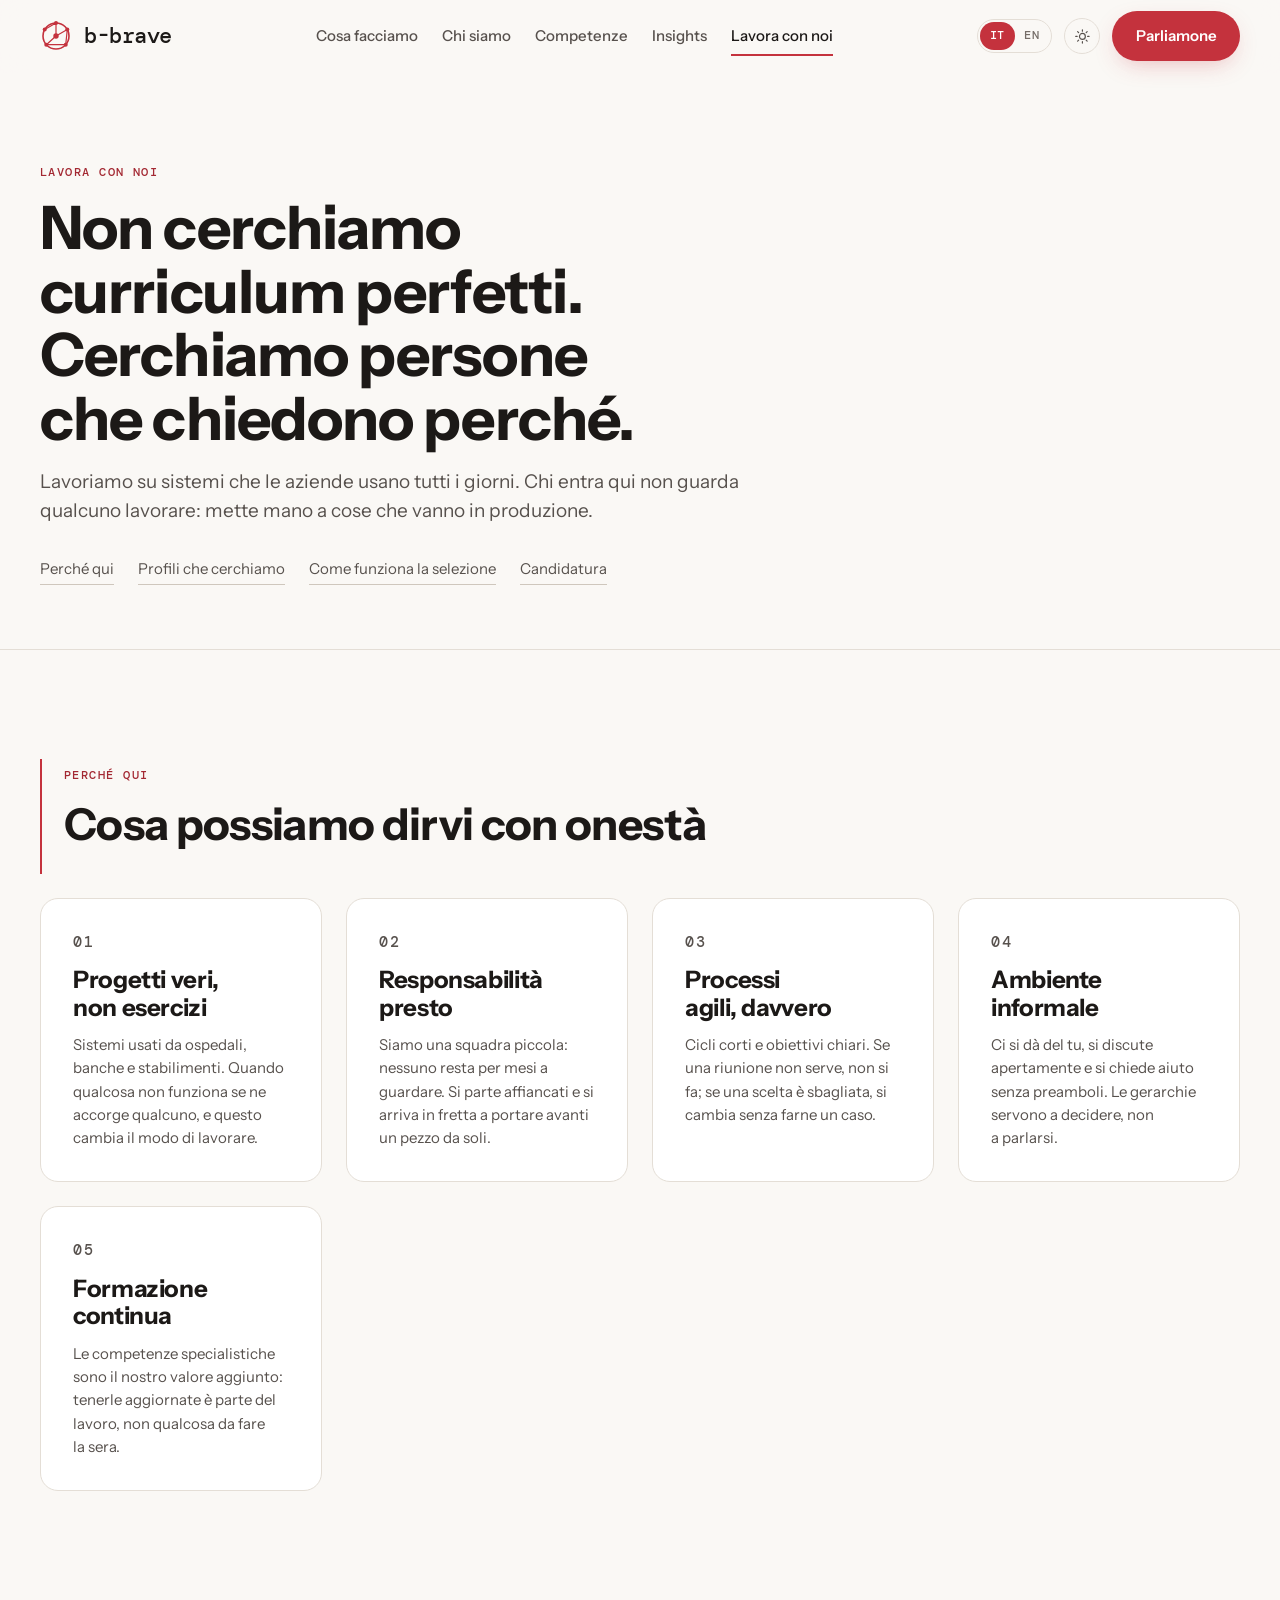
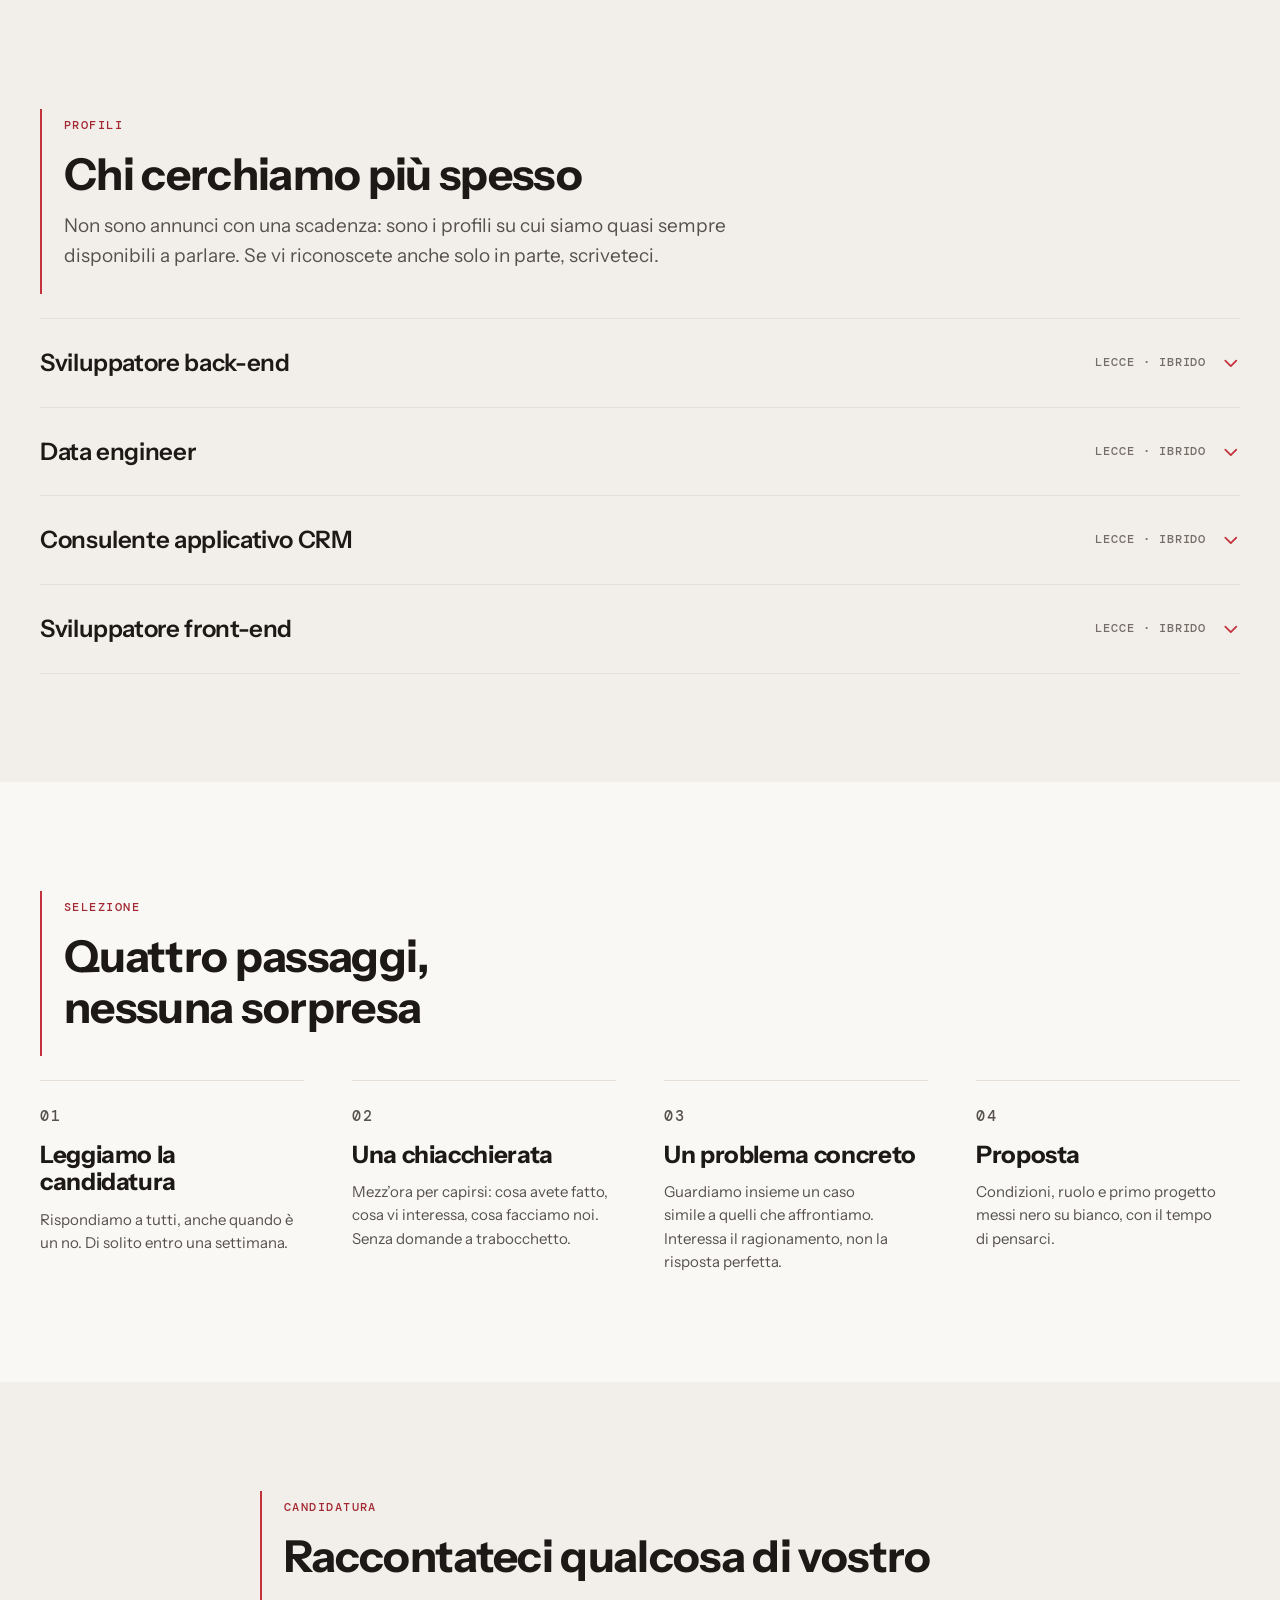
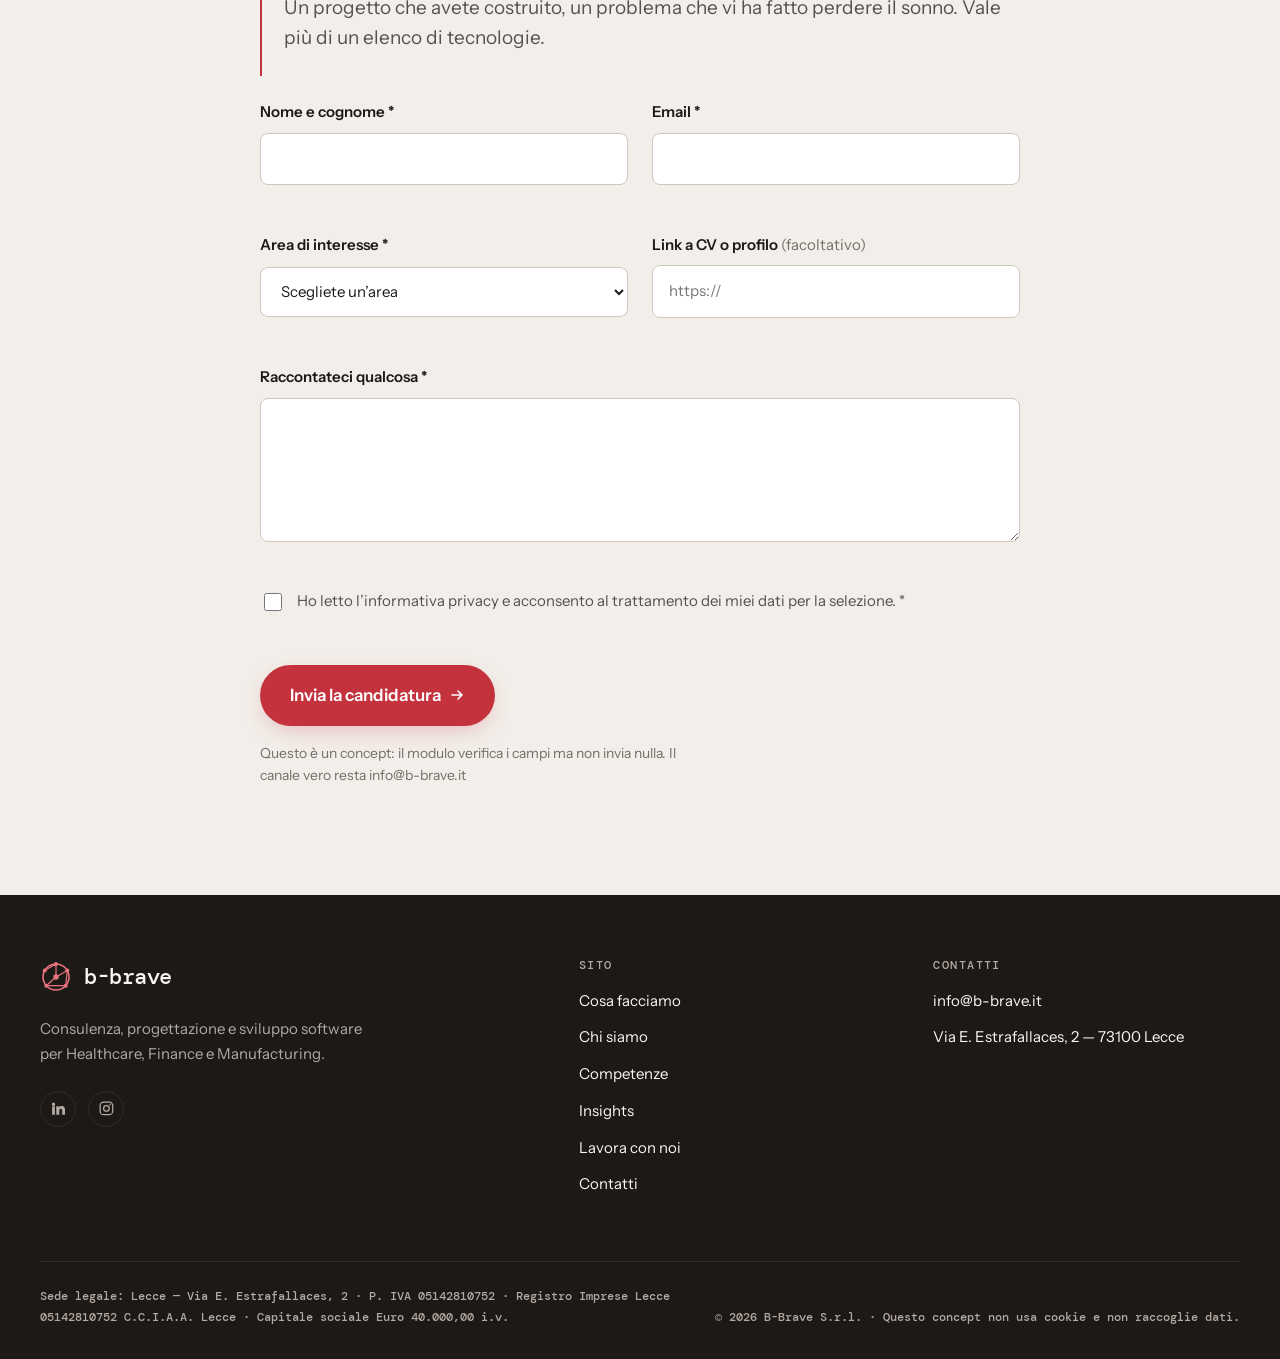
==== commit 02d43c13: "feat(i18n): translate the legal line and shorten consent error labels" ====
--- a/careers.html
+++ b/careers.html
@@ -349,7 +349,7 @@
         </div>
 
         <div class="field field--check">
-          <input type="checkbox" id="a-privacy" name="privacy" required>
+          <input type="checkbox" id="a-privacy" name="privacy" data-label-key="form.short.privacy" required>
           <label for="a-privacy" data-i18n="form.label.privacyCv">Ho letto l’informativa privacy e acconsento al trattamento dei miei dati per la selezione. *</label>
           <p class="field__error" id="a-privacy-error"></p>
         </div>
@@ -426,7 +426,7 @@
     </div>
 
     <div class="footer__legal">
-      <p>Sede legale: Lecce — Via E. Estrafallaces, 2 · P. IVA 05142810752 · Registro Imprese Lecce 05142810752 C.C.I.A.A. Lecce · Capitale sociale Euro 40.000,00 i.v.</p>
+      <p data-i18n="common.footer.legal">Sede legale: Lecce — Via E. Estrafallaces, 2 · P. IVA 05142810752 · Registro Imprese Lecce 05142810752 C.C.I.A.A. Lecce · Capitale sociale Euro 40.000,00 i.v.</p>
       <p>© <span id="year">2026</span> B-Brave S.r.l. · <span data-i18n="common.footer.nocookies">Questo concept non usa cookie e non raccoglie dati.</span></p>
     </div>
   </div>
--- a/assets/css/components.css
+++ b/assets/css/components.css
@@ -12,6 +12,8 @@
   display: inline-flex;
   align-items: center;
   gap: var(--sp-3);
+  flex: none;
+  white-space: nowrap;
   text-decoration: none;
   color: var(--c-text);
 }
@@ -103,6 +105,7 @@
   display: flex;
   align-items: center;
   gap: var(--sp-3);
+  margin-left: auto;
 }
 
 /* language switch */
@@ -219,7 +222,7 @@
     width: 100%;
   }
 
-  .header__cta { display: none; }
+  .header__tools .header__cta { display: none; }
 }
 
 @media (min-width: 900px) {
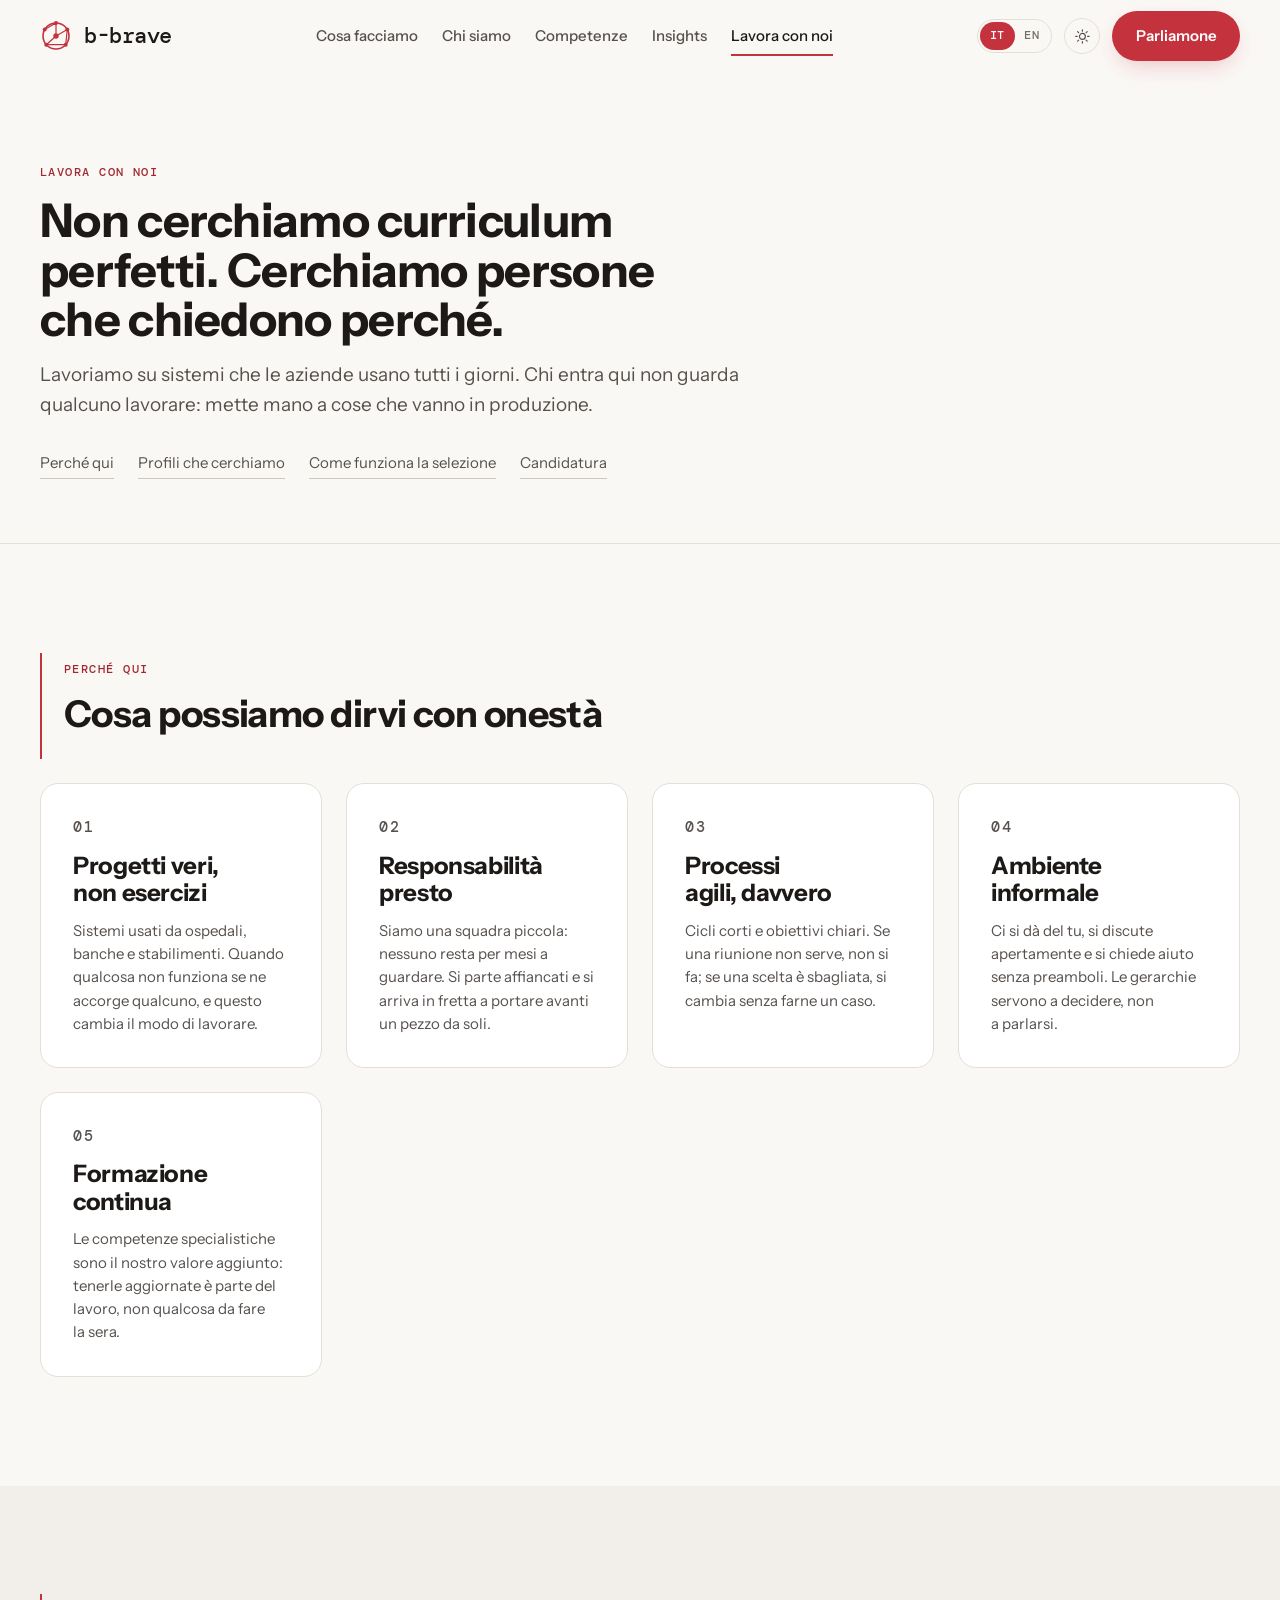
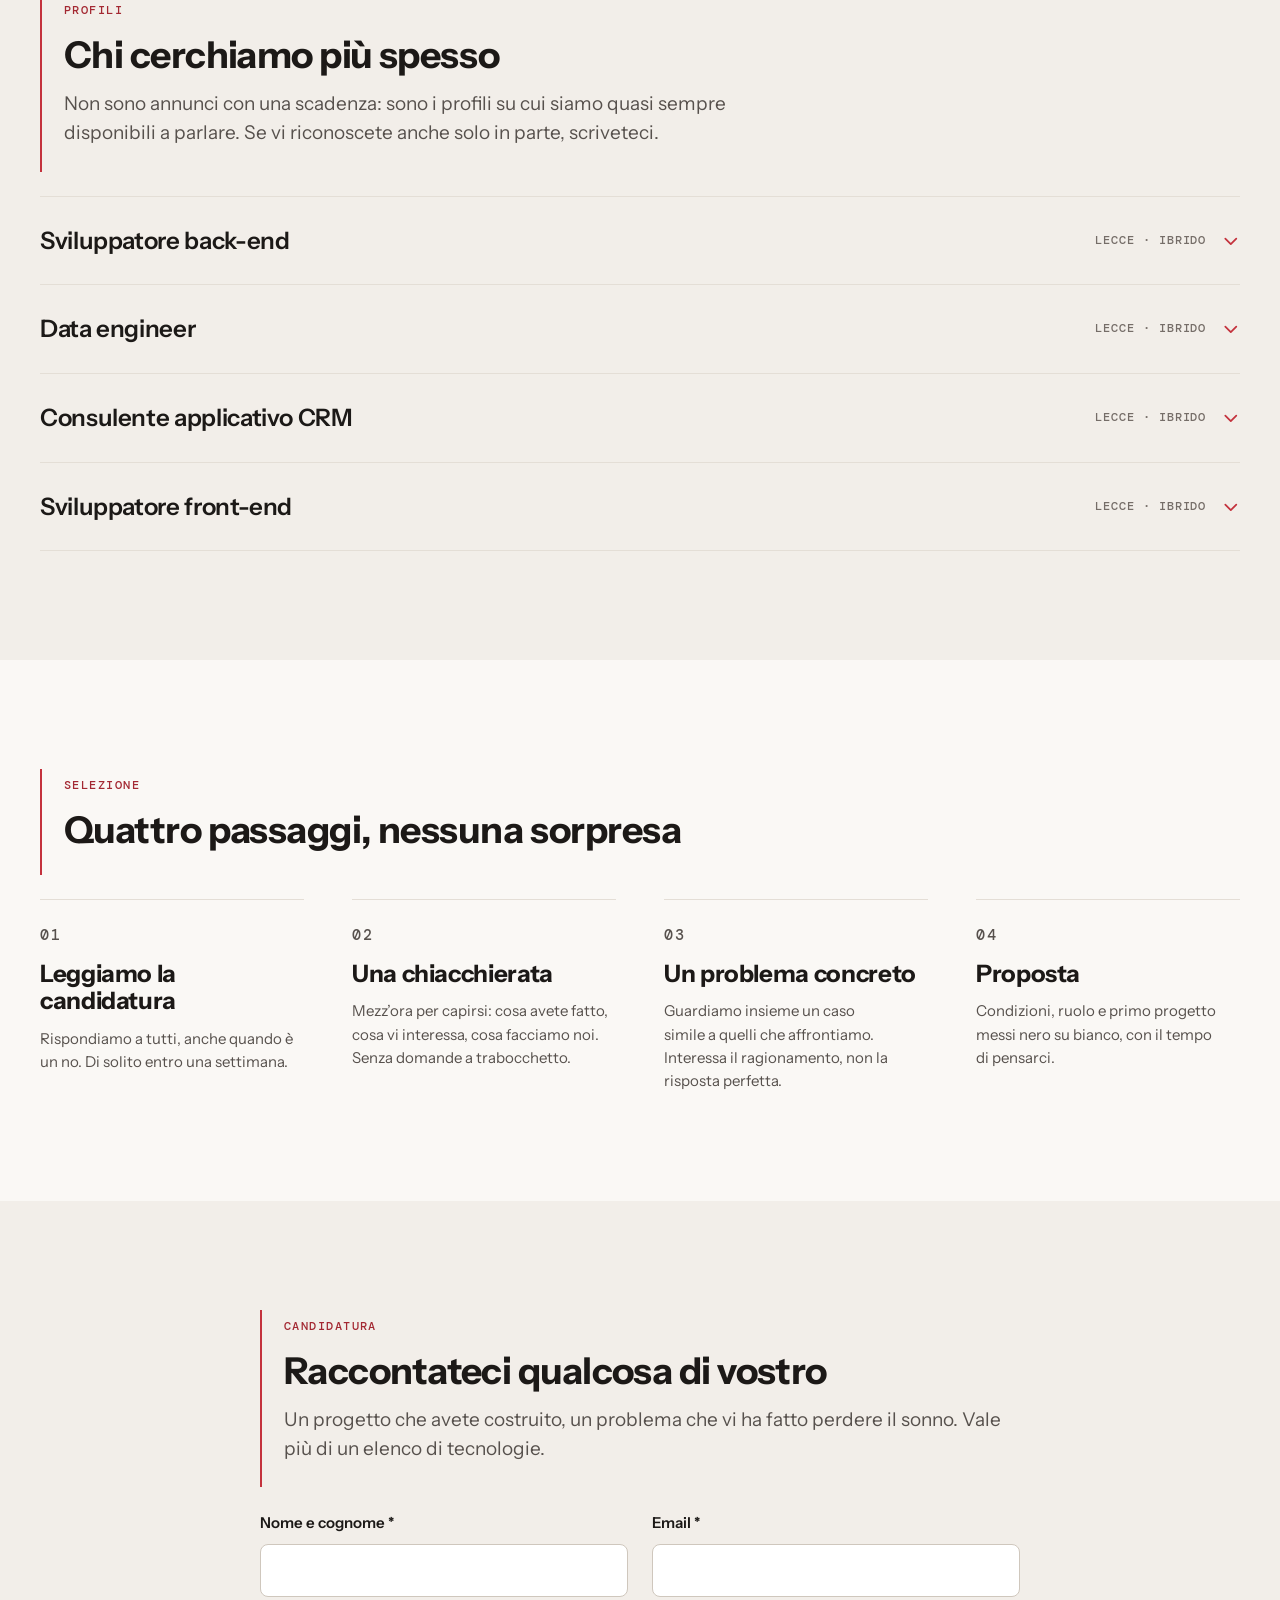
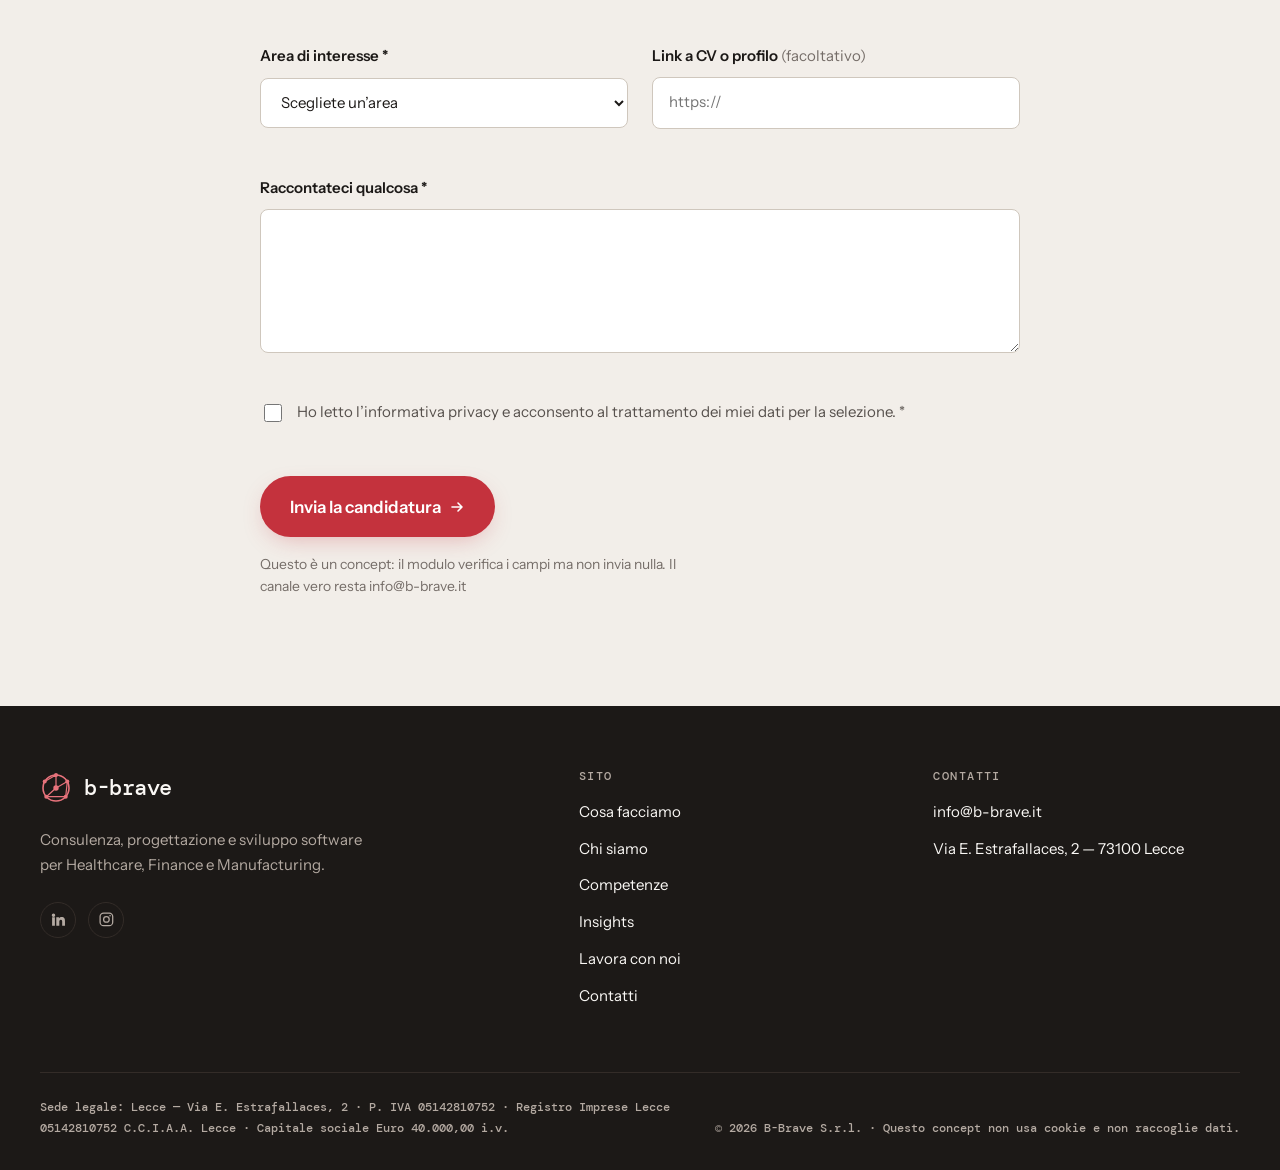
==== commit 49419618: "refactor(nav): show the menu on phones instead of hiding it behind a button" ====
--- a/careers.html
+++ b/careers.html
@@ -3,6 +3,7 @@
 <head>
 <meta charset="utf-8">
 <meta name="viewport" content="width=device-width, initial-scale=1">
+<meta name="robots" content="noindex, nofollow">
 <title data-i18n="meta.careers.title">Lavora con noi — B-Brave</title>
 <meta name="description" data-i18n-attr="content:meta.careers.desc" content="Profili che cerchiamo, come funziona la selezione e come candidarsi in B-Brave. Sede a Lecce, progetti enterprise, responsabilità reale.">
 <meta property="og:type" content="website">
@@ -54,8 +55,8 @@
         <li><a href="./expertise.html" data-i18n="common.nav.expertise">Competenze</a></li>
         <li><a href="./insights.html" data-i18n="common.nav.insights">Insights</a></li>
         <li><a href="./careers.html" data-i18n="common.nav.careers" aria-current="page">Lavora con noi</a></li>
+        <li class="nav-list__cta"><a class="btn btn--primary" href="./contacts.html" data-i18n="common.cta.talk">Parliamone</a></li>
       </ul>
-      <a class="btn btn--primary btn--panel" href="./contacts.html" data-i18n="common.cta.talk">Parliamone</a>
     </nav>
 
     <div class="header__tools">
@@ -76,14 +77,6 @@
 
       <a class="btn btn--primary header__cta" href="./contacts.html" data-i18n="common.cta.talk">Parliamone</a>
 
-      <button class="nav-toggle" type="button" id="nav-toggle" aria-expanded="false" aria-controls="site-nav" data-i18n-attr="aria-label:a11y.menu">
-        <svg class="icon-open" viewBox="0 0 24 24" fill="none" stroke="currentColor" stroke-width="1.8" stroke-linecap="round" aria-hidden="true">
-          <path d="M4 7h16M4 12h16M4 17h16"/>
-        </svg>
-        <svg class="icon-close" viewBox="0 0 24 24" fill="none" stroke="currentColor" stroke-width="1.8" stroke-linecap="round" aria-hidden="true">
-          <path d="M6 6l12 12M18 6L6 18"/>
-        </svg>
-      </button>
     </div>
   </div>
 </header>
--- a/assets/css/tokens.css
+++ b/assets/css/tokens.css
@@ -47,10 +47,10 @@
   --fs-base: clamp(1rem,      0.96rem + 0.18vw, 1.0625rem);
   --fs-md:   clamp(1.0625rem, 1.00rem + 0.30vw, 1.1875rem);
   --fs-lg:   clamp(1.25rem,   1.15rem + 0.45vw, 1.5rem);
-  --fs-xl:   clamp(1.5rem,    1.30rem + 0.90vw, 2rem);
-  --fs-2xl:  clamp(1.875rem,  1.50rem + 1.60vw, 2.75rem);
-  --fs-3xl:  clamp(2.25rem,   1.60rem + 2.80vw, 3.75rem);
-  --fs-hero: clamp(2.5rem,    1.50rem + 4.40vw, 4.5rem);
+  --fs-xl:   clamp(1.5rem,    1.37rem + 0.58vw, 1.875rem);
+  --fs-2xl:  clamp(1.875rem,  1.70rem + 0.77vw, 2.375rem);
+  --fs-3xl:  clamp(2.25rem,   1.99rem + 1.15vw, 3rem);
+  --fs-hero: clamp(2.5rem,    2.07rem + 1.92vw, 3.75rem);
 
   --lh-tight:   1.06;
   --lh-heading: 1.15;
--- a/assets/css/base.css
+++ b/assets/css/base.css
@@ -33,7 +33,11 @@
 html {
   -webkit-text-size-adjust: 100%;
   scroll-behavior: smooth;
-  scroll-padding-top: calc(var(--header-h) + var(--sp-5));
+  scroll-padding-top: var(--sp-5);
+}
+
+@media (min-width: 900px) {
+  html { scroll-padding-top: calc(var(--header-h) + var(--sp-5)); }
 }
 
 body,
--- a/assets/css/components.css
+++ b/assets/css/components.css
@@ -165,68 +165,57 @@
   :root:not([data-theme="light"]) .theme-toggle .icon-moon { display: block; }
 }
 
-/* --- 3. mobile panel ------------------------------------------------------ */
-
-.nav-toggle {
-  display: none;
-  place-items: center;
-  width: 2.5rem;
-  height: 2.5rem;
-  border: 1px solid var(--c-border);
-  border-radius: var(--r-sm);
-  cursor: pointer;
-}
-
-.nav-toggle svg { width: 1.25rem; height: 1.25rem; }
-.nav-toggle .icon-close { display: none; }
-.nav-toggle[aria-expanded="true"] .icon-open { display: none; }
-.nav-toggle[aria-expanded="true"] .icon-close { display: block; }
+/* --- 3. compact header ----------------------------------------------------
+   Below 900px the navigation does not hide behind a button: it moves onto its
+   own row under the logo and stays visible. Five links plus the call to
+   action fit on two rows, and nothing needs scripting to be reachable.
+   -------------------------------------------------------------------------- */
+
+@media (min-width: 900px) {
+  .nav-list__cta { display: none; }
+}
 
 @media (max-width: 899px) {
-  .nav-toggle { display: grid; }
+  /* two rows of chrome are too much to keep pinned on a phone */
+  .header {
+    position: static;
+    border-bottom-color: var(--c-border);
+  }
+
+  .header__inner {
+    flex-wrap: wrap;
+    gap: var(--sp-4);
+    min-height: 3.5rem;
+  }
 
   .header__nav {
-    position: fixed;
-    inset: var(--header-h) 0 0;
-    z-index: var(--z-panel);
-    display: none;
-    padding: var(--sp-6) var(--gutter) var(--sp-8);
-    background: var(--c-surface-1);
-    overflow-y: auto;
-  }
-
-  .header__nav.is-open { display: block; }
+    order: 3;
+    width: 100%;
+    margin-left: 0;
+    border-top: 1px solid var(--c-border);
+  }
 
   .nav-list {
-    flex-direction: column;
-    align-items: stretch;
-    gap: 0;
-  }
-
-  .nav-list li + li { border-top: 1px solid var(--c-border); }
+    flex-wrap: wrap;
+    gap: var(--sp-3) var(--sp-5);
+    padding-block: var(--sp-3);
+  }
 
   .nav-list a {
-    display: block;
-    padding-block: var(--sp-4);
-    font-size: var(--fs-lg);
-    font-weight: 600;
+    padding-block: var(--sp-1);
     color: var(--c-text);
   }
 
-  .nav-list a::after { display: none; }
-
   .nav-list a[aria-current="page"] { color: var(--c-brand-text); }
 
-  .header__nav .btn {
-    margin-top: var(--sp-6);
-    width: 100%;
-  }
+  .nav-list__cta a {
+    padding: 0.3rem 0.9rem;
+    font-size: var(--fs-xs);
+  }
+
+  .nav-list__cta a::after { display: none; }
 
   .header__tools .header__cta { display: none; }
-}
-
-@media (min-width: 900px) {
-  .header__nav .btn--panel { display: none; }
 }
 
 /* --- 4. buttons ----------------------------------------------------------- */
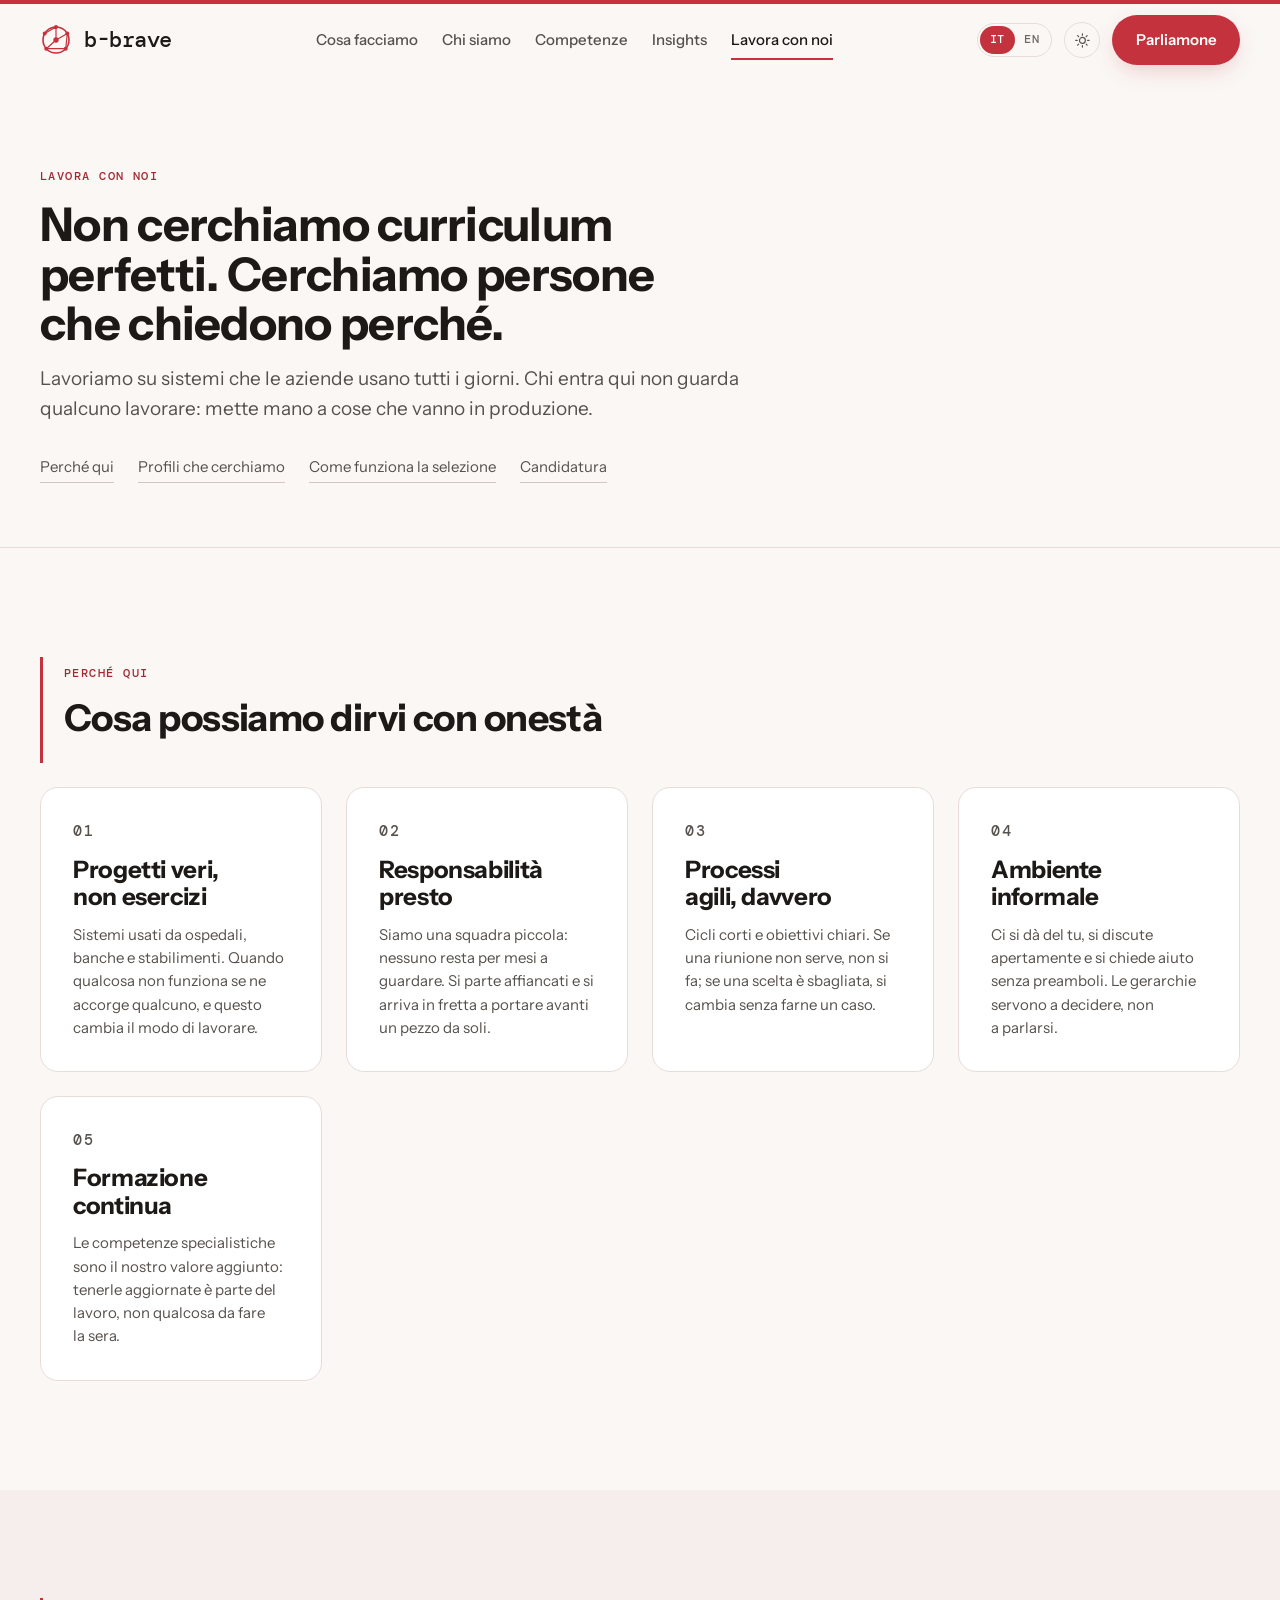
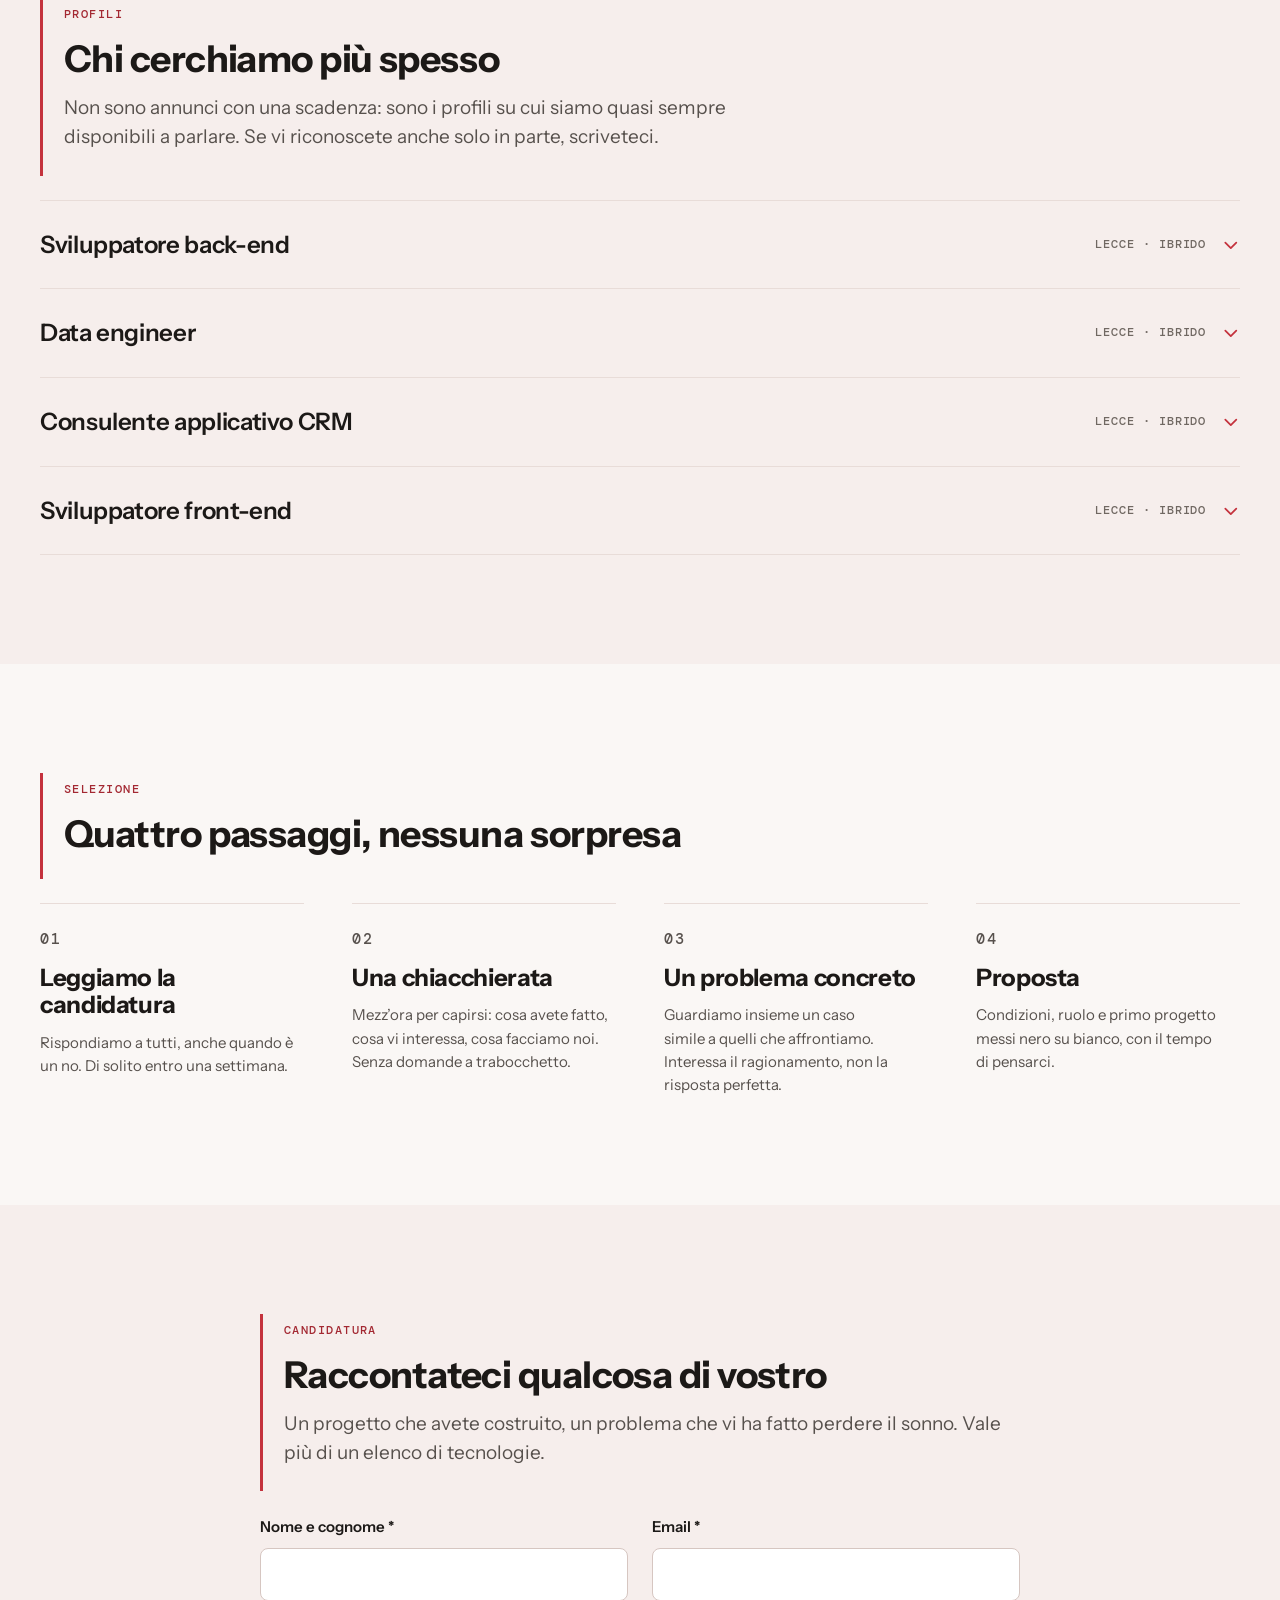
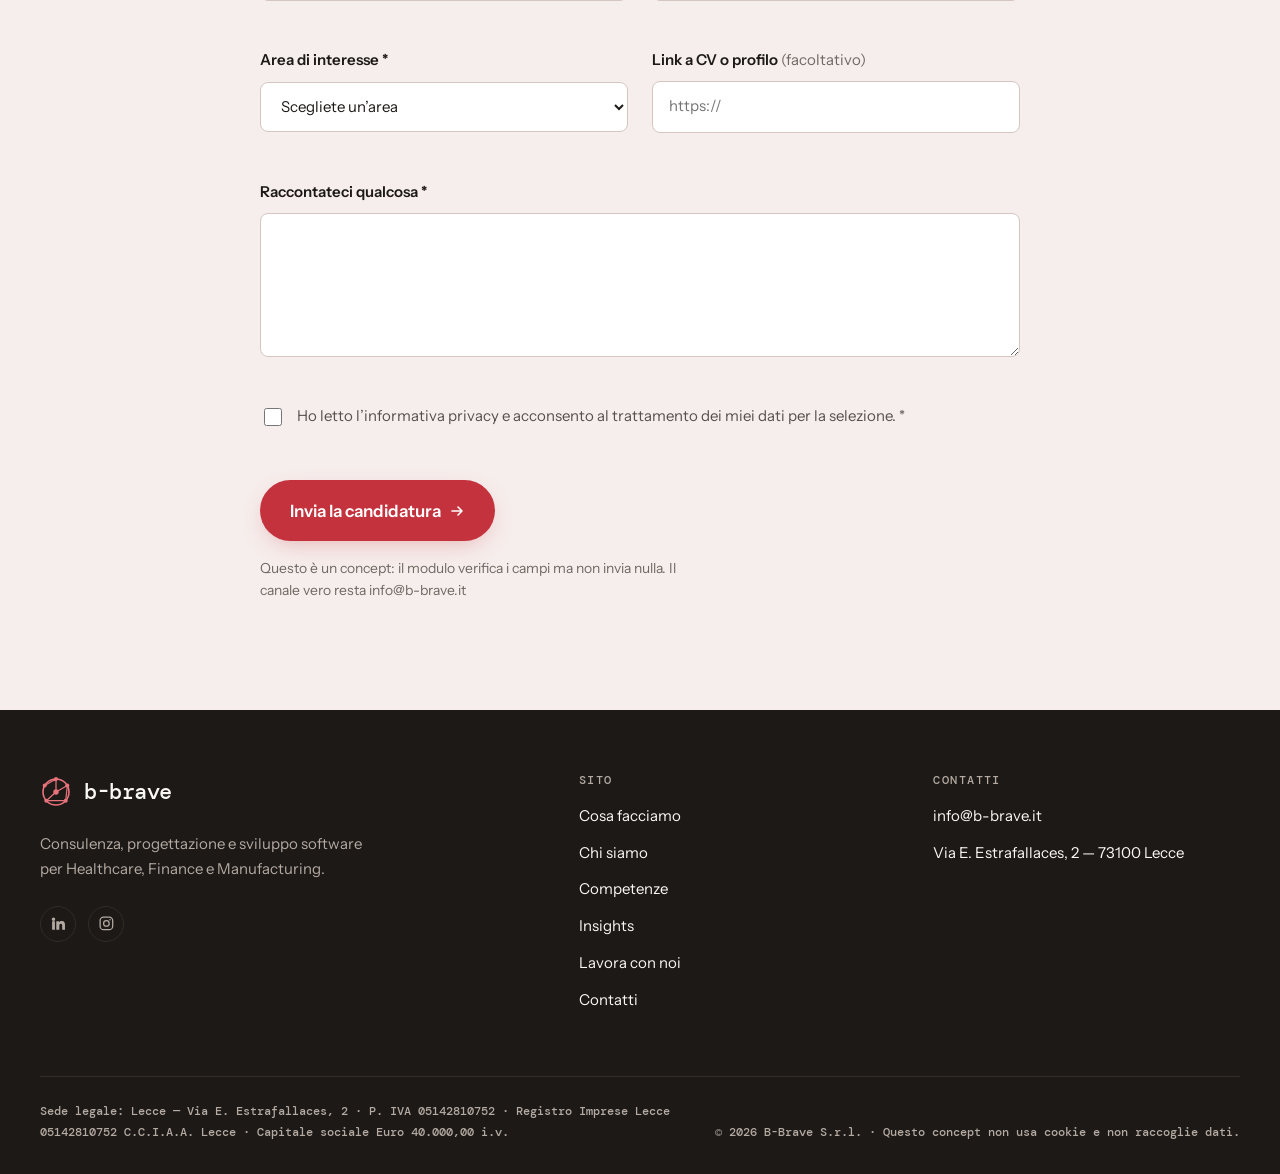
==== commit cdeccffc: "refactor: one stylesheet and one script instead of seven separate files" ====
--- a/careers.html
+++ b/careers.html
@@ -12,11 +12,11 @@
 <meta property="og:image" content="./assets/img/og-cover.png">
 <meta name="twitter:card" content="summary_large_image">
 <link rel="icon" href="./assets/img/favicon.svg" type="image/svg+xml">
-<link rel="stylesheet" href="./assets/css/tokens.css">
-<link rel="stylesheet" href="./assets/css/base.css">
-<link rel="stylesheet" href="./assets/css/components.css">
-<link rel="stylesheet" href="./assets/css/pages.css">
+<link rel="stylesheet" href="./assets/css/style.css">
 <script>
+  /* applico tema e lingua salvati prima che la pagina si disegni, così non
+     si vede il cambio. La classe js serve al CSS per sapere che lo scripting
+     c'è: senza, non nasconde niente in attesa dell'animazione. */
   document.documentElement.classList.add('js');
   try {
     var t = localStorage.getItem('bb-theme');
@@ -82,7 +82,7 @@
 </header>
 
 <main id="main">
-  <!-- page hero ------------------------------------------------------------ -->
+  <!-- testata ------------------------------------------------------------------- -->
   <section class="page-hero">
     <div class="container">
       <div class="page-hero__inner">
@@ -99,7 +99,7 @@
     </div>
   </section>
 
-  <!-- why here ---------------------------------------------------------------- -->
+  <!-- perché qui ---------------------------------------------------------------- -->
   <section class="band" id="perche">
     <div class="container">
       <div class="section-head" data-reveal>
@@ -137,7 +137,7 @@
     </div>
   </section>
 
-  <!-- roles -------------------------------------------------------------------- -->
+  <!-- profili ------------------------------------------------------------------- -->
   <section class="band band--soft" id="profili">
     <div class="container">
       <div class="section-head" data-reveal>
@@ -254,7 +254,7 @@
     </div>
   </section>
 
-  <!-- process ------------------------------------------------------------------ -->
+  <!-- selezione ----------------------------------------------------------------- -->
   <section class="band" id="selezione">
     <div class="container">
       <div class="section-head" data-reveal>
@@ -287,7 +287,7 @@
     </div>
   </section>
 
-  <!-- application form ---------------------------------------------------------- -->
+  <!-- candidatura --------------------------------------------------------------- -->
   <section class="band band--soft" id="candidatura">
     <div class="container container--narrow">
       <div class="section-head" data-reveal>
@@ -425,8 +425,7 @@
   </div>
 </footer>
 
-<script defer src="./assets/js/i18n-dict.js"></script>
-<script defer src="./assets/js/i18n.js"></script>
-<script defer src="./assets/js/main.js"></script>
+<script defer src="./assets/js/translations.js"></script>
+<script defer src="./assets/js/script.js"></script>
 </body>
 </html>
--- a/assets/css/style.css
+++ b/assets/css/style.css
@@ -0,0 +1,1770 @@
+/* ===========================================================================
+   b-brave — concept di restyling
+
+   Un foglio di stile solo, letto dall’alto in basso. L’ordine di lettura è
+   anche l’ordine della cascata, quindi niente !important e nessuna regola
+   più specifica di due classi.
+
+     1. Variabili        5. Bottoni, chip e card
+     2. Font e reset     6. Moduli
+     3. Testo            7. Footer
+     4. Header e menu    8. Blocchi di pagina
+   =========================================================================== */
+
+/* --- 1. variabili ----------------------------------------------------------
+   Ogni valore usato nel sito nasce qui: nessuna regola più sotto si inventa un
+   colore, una misura o una durata.
+
+   Regola da ricordare: --c-brand riempie, --c-brand-text scrive. Il rosso
+   pieno su fondo scuro sta a 3.5:1 e non passerebbe il contrasto minimo,
+   quindi sul lato scuro la variabile di testo è schiarita.
+   -------------------------------------------------------------------------- */
+
+:root {
+  color-scheme: light dark;
+
+  /* superfici */
+  --c-surface-1:   light-dark(#FAF7F5, #16100F); /* pagina */
+  --c-surface-0:   light-dark(#FFFFFF, #1C1816); /* card */
+  --c-surface-2:   light-dark(#F6EEEC, #251B1A); /* fasce alternate */
+  --c-surface-3:   light-dark(#EDE0DD, #2E2221); /* usato di rado */
+  --c-surface-ink: light-dark(#1C1917, #221D1A); /* fascia scura */
+
+  /* testo */
+  --c-text:        light-dark(#1C1917, #F2EDE7);
+  --c-text-muted:  light-dark(#57514D, #B4AAA2);
+  --c-text-subtle: light-dark(#706862, #968C85);
+  --c-text-invert: light-dark(#FAF8F5, #F2EDE7);
+
+  /* il rosso del marchio */
+  --c-brand:        #C4323D;                       /* fisso, mai tematizzato */
+  --c-brand-strong: light-dark(#A32832, #D1424D);  /* hover e click */
+  --c-brand-deep:   #7E1F27;
+  --c-brand-text:   light-dark(#A32832, #E8737C);  /* il rosso quando fa da testo */
+  --c-brand-tint:   light-dark(#F9EAEB, #2A1618);
+  --c-brand-tint-2: light-dark(#F0D4D6, #3A1D20);
+
+  /* filetti e focus */
+  --c-border:        light-dark(#E8DCD8, #322726);
+  --c-border-strong: light-dark(#D6C6C1, #403332);
+  --c-focus:         light-dark(#7E1F27, #FFD9DC);
+
+  /* tipografia */
+  --font-sans: "Instrument Sans", "Segoe UI", system-ui, -apple-system, sans-serif;
+  --font-mono: "DM Mono", ui-monospace, "Cascadia Mono", "Consolas", monospace;
+
+  --fs-2xs:  0.75rem;
+  --fs-xs:   clamp(0.8125rem, 0.79rem + 0.10vw, 0.875rem);
+  --fs-sm:   clamp(0.875rem,  0.85rem + 0.12vw, 0.9375rem);
+  --fs-base: clamp(1rem,      0.96rem + 0.18vw, 1.0625rem);
+  --fs-md:   clamp(1.0625rem, 1.00rem + 0.30vw, 1.1875rem);
+  --fs-lg:   clamp(1.25rem,   1.15rem + 0.45vw, 1.5rem);
+  --fs-xl:   clamp(1.5rem,    1.37rem + 0.58vw, 1.875rem);
+  --fs-2xl:  clamp(1.875rem,  1.70rem + 0.77vw, 2.375rem);
+  --fs-3xl:  clamp(2.25rem,   1.99rem + 1.15vw, 3rem);
+  --fs-hero: clamp(2.5rem,    2.07rem + 1.92vw, 3.75rem);
+
+  --lh-tight:   1.06;
+  --lh-heading: 1.15;
+  --lh-lead:    1.55;
+  --lh-body:    1.65;
+
+  --ls-hero:    -0.025em;
+  --ls-heading: -0.015em;
+  --ls-label:    0.12em;
+
+  --measure:        68ch;
+
+  /* spaziature */
+  --sp-1: 0.25rem;
+  --sp-2: 0.5rem;
+  --sp-3: 0.75rem;
+  --sp-4: 1rem;
+  --sp-5: 1.5rem;
+  --sp-6: 2rem;
+  --sp-7: 3rem;
+  --sp-8: 4rem;
+  --sp-9: 6rem;
+
+  --section-y:        clamp(3.5rem, 2rem + 6vw, 7.5rem);
+  --container:        1200px;
+  --container-narrow: 760px;
+  --gutter:           clamp(1.25rem, 0.8rem + 2vw, 3rem);
+  --header-h:         4.5rem;
+
+  /* angoli e ombre */
+  --r-xs: 4px;
+  --r-sm: 8px;
+  --r-md: 12px;
+  --r-lg: 18px;
+  --r-pill: 999px;
+
+  /* ombre calde, non grigio-blu: sul fondo avorio stanno meglio.
+     in scuro un'ombra non si vede, quindi diventa un filetto */
+  --sh-2: light-dark(0 2px 4px rgba(28, 25, 23, 0.04), 0 0 0 1px #2E2825),
+          light-dark(0 12px 28px -10px rgba(28, 25, 23, 0.14), 0 0 0 0 transparent);
+  --sh-brand: 0 8px 24px -8px rgba(196, 50, 61, 0.35);
+
+  /* transizioni */
+  --t-fast: 140ms cubic-bezier(0.2, 0.6, 0.3, 1);
+  --t-base: 240ms cubic-bezier(0.2, 0.6, 0.3, 1);
+  --t-slow: 520ms cubic-bezier(0.16, 1, 0.3, 1);
+
+  /* livelli */
+  --z-header: 100;
+  --z-skip:   300;
+}
+
+[data-theme="light"] { color-scheme: light; }
+[data-theme="dark"]  { color-scheme: dark; }
+
+/* --- 2. font e reset -------------------------------------------------------- */
+/* --- font ------------------------------------------------------------------
+   Stanno dentro il progetto invece di arrivare da Google: il sito funziona
+   offline e non fa nessuna richiesta a terzi.
+   -------------------------------------------------------------------------- */
+
+@font-face {
+  font-family: "Instrument Sans";
+  src: url("../fonts/instrument-sans-variable-latin.woff2") format("woff2");
+  font-weight: 400 700;
+  font-style: normal;
+  font-display: swap;
+}
+
+@font-face {
+  font-family: "DM Mono";
+  src: url("../fonts/dm-mono-500-latin.woff2") format("woff2");
+  font-weight: 500;
+  font-style: normal;
+  font-display: swap;
+}
+
+/* reset */
+
+*,
+*::before,
+*::after { box-sizing: border-box; }
+
+html {
+  -webkit-text-size-adjust: 100%;
+  scroll-behavior: smooth;
+  scroll-padding-top: var(--sp-5);
+}
+
+@media (min-width: 900px) {
+  html { scroll-padding-top: calc(var(--header-h) + var(--sp-5)); }
+}
+
+body,
+h1, h2, h3, h4, p,
+figure, blockquote, dl, dd, ul, ol {
+  margin: 0;
+}
+
+ul[class], ol[class] {
+  padding: 0;
+  list-style: none;
+}
+
+body {
+  min-height: 100vh;
+  background: var(--c-surface-1);
+  color: var(--c-text);
+  font-family: var(--font-sans);
+  font-size: var(--fs-base);
+  line-height: var(--lh-body);
+  font-synthesis-weight: none;
+  -webkit-font-smoothing: antialiased;
+  text-rendering: optimizeLegibility;
+}
+
+img, svg, video {
+  display: block;
+  max-width: 100%;
+  height: auto;
+}
+
+input, button, textarea, select {
+  font: inherit;
+  color: inherit;
+}
+
+button { background: none; }
+
+/* testo */
+
+h1, h2, h3, h4 {
+  font-weight: 700;
+  line-height: var(--lh-heading);
+  letter-spacing: var(--ls-heading);
+  text-wrap: balance;
+}
+
+h1 { font-size: var(--fs-3xl); line-height: var(--lh-tight); }
+h2 { font-size: var(--fs-2xl); }
+h3 { font-size: var(--fs-xl); }
+h4 { font-size: var(--fs-lg); }
+
+p { text-wrap: pretty; }
+
+a {
+  color: inherit;
+  text-decoration-color: color-mix(in srgb, currentColor 35%, transparent);
+  text-underline-offset: 0.18em;
+}
+
+a:hover { text-decoration-color: currentColor; }
+
+strong { font-weight: 700; }
+
+::selection {
+  background: var(--c-brand);
+  color: #fff;
+}
+
+.lead {
+  max-width: var(--measure);
+  font-size: var(--fs-md);
+  line-height: var(--lh-lead);
+  color: var(--c-text-muted);
+}
+
+.label {
+  display: inline-block;
+  font-family: var(--font-mono);
+  font-size: var(--fs-2xs);
+  font-weight: 500;
+  letter-spacing: var(--ls-label);
+  text-transform: uppercase;
+  color: var(--c-brand-text);
+}
+
+.accent { color: var(--c-brand-text); }
+
+/* --- 3. testo, accessibilità e impalcatura ---------------------------------- */
+
+:focus-visible {
+  outline: 2px solid var(--c-focus);
+  outline-offset: 3px;
+  border-radius: var(--r-xs);
+}
+
+.visually-hidden {
+  position: absolute;
+  width: 1px;
+  height: 1px;
+  padding: 0;
+  margin: -1px;
+  overflow: hidden;
+  clip-path: inset(50%);
+  white-space: nowrap;
+}
+
+.skip-link {
+  position: fixed;
+  top: var(--sp-3);
+  left: var(--sp-3);
+  z-index: var(--z-skip);
+  padding: var(--sp-3) var(--sp-5);
+  background: var(--c-brand);
+  color: #fff;
+  font-weight: 600;
+  text-decoration: none;
+  border-radius: var(--r-sm);
+  transform: translateY(-200%);
+  transition: transform var(--t-fast);
+}
+
+.skip-link:focus-visible { transform: translateY(0); }
+
+@media (prefers-reduced-motion: reduce) {
+  html { scroll-behavior: auto; }
+
+  *,
+  *::before,
+  *::after {
+    animation-duration: 0.01ms !important;
+    animation-iteration-count: 1 !important;
+    transition-duration: 0.01ms !important;
+  }
+}
+
+@media (forced-colors: active) {
+  .btn,
+  .card,
+  .chip { border: 1px solid ButtonBorder; }
+}
+
+/* impalcatura */
+
+.container {
+  width: min(100% - var(--gutter) * 2, var(--container));
+  margin-inline: auto;
+}
+
+.container--narrow { max-width: var(--container-narrow); }
+
+.band { padding-block: var(--section-y); }
+
+.band--soft { background: var(--c-surface-2); }
+
+.band--ink {
+  background: var(--c-surface-ink);
+  color: var(--c-text-invert);
+  --c-text: var(--c-text-invert);
+  --c-text-muted: #B4AAA2;
+  --c-border: #332C28;
+  --c-brand-text: #E8737C;
+}
+
+.band--brand {
+  background: var(--c-brand);
+  color: #fff;
+  --c-text: #fff;
+  --c-text-muted: rgba(255, 255, 255, 0.82);
+  --c-border: rgba(255, 255, 255, 0.28);
+}
+
+.cards {
+  display: grid;
+  gap: var(--sp-5);
+  grid-template-columns: repeat(auto-fit, minmax(17rem, 1fr));
+}
+
+.stack > * + * { margin-top: var(--sp-4); }
+
+/* l'unico vezzo grafico di tutto il sito: il filetto rosso a sinistra del
+   titolo, che sfora di 24px sotto il blocco. "Go the extra mile" preso alla
+   lettera. */
+.section-head {
+  position: relative;
+  max-width: var(--measure);
+  padding-left: var(--sp-5);
+  margin-bottom: var(--sp-7);
+}
+
+.section-head::before {
+  content: "";
+  position: absolute;
+  inset-block: 0 -24px;
+  left: 0;
+  width: 3px;
+  background: var(--c-brand);
+}
+
+.section-head > * + * { margin-top: var(--sp-3); }
+
+/* comparsa allo scroll: agganciata a html.js, così senza JavaScript non
+   resta niente di nascosto */
+
+.js [data-reveal] {
+  opacity: 0;
+  transform: translateY(12px);
+  transition: opacity var(--t-slow), transform var(--t-slow);
+}
+
+.js [data-reveal].is-visible {
+  opacity: 1;
+  transform: none;
+}
+
+@media (prefers-reduced-motion: reduce) {
+  .js [data-reveal] {
+    opacity: 1;
+    transform: none;
+  }
+}
+
+/* --- 4. logo, header e menu ------------------------------------------------- */
+
+.logo {
+  display: inline-flex;
+  align-items: center;
+  gap: var(--sp-3);
+  flex: none;
+  white-space: nowrap;
+  text-decoration: none;
+  color: var(--c-text);
+}
+
+.logo__mark {
+  width: 2rem;
+  height: 2rem;
+  color: var(--c-brand);
+  flex: none;
+  transition: transform var(--t-slow);
+}
+
+.logo:hover .logo__mark { transform: rotate(-24deg); }
+
+.logo__word {
+  font-family: var(--font-mono);
+  font-size: 1.375rem;
+  font-weight: 500;
+  letter-spacing: -0.02em;
+}
+
+/* header */
+
+.header {
+  position: sticky;
+  top: 0;
+  z-index: var(--z-header);
+  background: var(--c-surface-1);
+  border-top: 4px solid var(--c-brand);
+  border-bottom: 1px solid transparent;
+  transition: border-bottom-color var(--t-base), background-color var(--t-base);
+}
+
+@supports (backdrop-filter: blur(12px)) {
+  .header {
+    background: color-mix(in srgb, var(--c-surface-1) 88%, transparent);
+    backdrop-filter: blur(12px);
+  }
+}
+
+.header.is-scrolled { border-bottom-color: var(--c-border); }
+
+.header__inner {
+  display: flex;
+  align-items: center;
+  gap: var(--sp-5);
+  min-height: var(--header-h);
+}
+
+.header__nav { margin-left: auto; }
+
+.nav-list {
+  display: flex;
+  align-items: center;
+  gap: var(--sp-5);
+}
+
+.nav-list a {
+  position: relative;
+  display: inline-block;
+  font-size: var(--fs-sm);
+  font-weight: 500;
+  text-decoration: none;
+  padding-block: var(--sp-2);
+  color: var(--c-text-muted);
+  transition: color var(--t-fast);
+}
+
+.nav-list a:hover { color: var(--c-text); }
+
+.nav-list a::after {
+  content: "";
+  position: absolute;
+  left: 0;
+  bottom: 0;
+  width: 100%;
+  height: 2px;
+  background: var(--c-brand);
+  transform: scaleX(0);
+  transform-origin: left;
+  transition: transform var(--t-base);
+}
+
+.nav-list a:hover::after,
+.nav-list a[aria-current="page"]::after { transform: scaleX(1); }
+
+.nav-list a[aria-current="page"] { color: var(--c-text); }
+
+.header__tools {
+  display: flex;
+  align-items: center;
+  gap: var(--sp-3);
+  margin-left: auto;
+}
+
+/* selettore lingua */
+
+.lang {
+  display: inline-flex;
+  border: 1px solid var(--c-border);
+  border-radius: var(--r-pill);
+  padding: 2px;
+}
+
+.lang button {
+  border: 0;
+  cursor: pointer;
+  padding: 0.25rem 0.6rem;
+  border-radius: var(--r-pill);
+  font-family: var(--font-mono);
+  font-size: var(--fs-2xs);
+  font-weight: 500;
+  letter-spacing: 0.06em;
+  color: var(--c-text-subtle);
+  transition: background-color var(--t-fast), color var(--t-fast);
+}
+
+.lang button[aria-pressed="true"] {
+  background: var(--c-brand);
+  color: #fff;
+}
+
+/* chiaro / scuro */
+
+.theme-toggle {
+  display: grid;
+  place-items: center;
+  width: 2.25rem;
+  height: 2.25rem;
+  border: 1px solid var(--c-border);
+  border-radius: var(--r-pill);
+  cursor: pointer;
+  color: var(--c-text-muted);
+  transition: color var(--t-fast), border-color var(--t-fast);
+}
+
+.theme-toggle:hover {
+  color: var(--c-text);
+  border-color: var(--c-border-strong);
+}
+
+.theme-toggle svg { width: 1.05rem; height: 1.05rem; }
+.theme-toggle .icon-moon { display: none; }
+
+[data-theme="dark"] .theme-toggle .icon-sun { display: none; }
+[data-theme="dark"] .theme-toggle .icon-moon { display: block; }
+
+@media (prefers-color-scheme: dark) {
+  :root:not([data-theme="light"]) .theme-toggle .icon-sun { display: none; }
+  :root:not([data-theme="light"]) .theme-toggle .icon-moon { display: block; }
+}
+
+/* --- header compatto -------------------------------------------------------
+   Sotto i 900px il menu non si nasconde dietro un bottone: va a capo sotto il
+   logo e resta sempre visibile. Cinque voci più il pulsante stanno in due
+   righe, e non serve JavaScript per raggiungerle.
+   -------------------------------------------------------------------------- */
+
+@media (min-width: 900px) {
+  .nav-list__cta { display: none; }
+}
+
+@media (max-width: 899px) {
+  /* due righe di intestazione fissate su un telefono sono troppe */
+  .header {
+    position: static;
+    border-bottom-color: var(--c-border);
+  }
+
+  .header__inner {
+    flex-wrap: wrap;
+    gap: var(--sp-4);
+    min-height: 3.5rem;
+  }
+
+  .header__nav {
+    order: 3;
+    width: 100%;
+    margin-left: 0;
+    border-top: 1px solid var(--c-border);
+  }
+
+  .nav-list {
+    flex-wrap: wrap;
+    gap: var(--sp-3) var(--sp-5);
+    padding-block: var(--sp-3);
+  }
+
+  .nav-list a {
+    padding-block: var(--sp-1);
+    color: var(--c-text);
+  }
+
+  .nav-list a[aria-current="page"] { color: var(--c-brand-text); }
+
+  .nav-list__cta a {
+    padding: 0.3rem 0.9rem;
+    font-size: var(--fs-xs);
+  }
+
+  .nav-list__cta a::after { display: none; }
+
+  .header__tools .header__cta { display: none; }
+}
+
+/* --- 5. bottoni, chip e card ------------------------------------------------ */
+
+.btn {
+  display: inline-flex;
+  align-items: center;
+  justify-content: center;
+  gap: var(--sp-2);
+  padding: 0.75rem 1.4rem;
+  border: 1px solid transparent;
+  border-radius: var(--r-pill);
+  font-size: var(--fs-sm);
+  font-weight: 600;
+  text-decoration: none;
+  cursor: pointer;
+  transition: background-color var(--t-fast), border-color var(--t-fast),
+              color var(--t-fast), transform var(--t-fast);
+}
+
+.btn:active { transform: translateY(1px); }
+
+.btn--primary {
+  background: var(--c-brand);
+  color: #fff;
+  box-shadow: var(--sh-brand);
+}
+
+.btn--primary:hover { background: var(--c-brand-strong); }
+
+.btn--ghost {
+  border-color: var(--c-border-strong);
+  color: var(--c-text);
+}
+
+.btn--ghost:hover {
+  border-color: var(--c-text);
+  background: var(--c-surface-0);
+}
+
+.btn--light {
+  background: #fff;
+  color: var(--c-brand-deep);
+}
+
+.btn--light:hover { background: rgba(255, 255, 255, 0.88); }
+
+.btn--lg {
+  padding: 0.95rem 1.8rem;
+  font-size: var(--fs-base);
+}
+
+.btn__arrow { transition: transform var(--t-base); }
+.btn:hover .btn__arrow { transform: translateX(3px); }
+
+/* link con la freccia che scorre */
+
+.link-arrow {
+  display: inline-flex;
+  align-items: center;
+  gap: var(--sp-2);
+  font-weight: 600;
+  font-size: var(--fs-sm);
+  color: var(--c-brand-text);
+  text-decoration: none;
+}
+
+.link-arrow svg {
+  width: 1rem;
+  height: 1rem;
+  transition: transform var(--t-base);
+}
+
+.link-arrow:hover svg { transform: translateX(4px); }
+
+/* chip e tag */
+
+.chip {
+  display: inline-flex;
+  align-items: center;
+  gap: var(--sp-2);
+  padding: 0.4rem 0.9rem;
+  border: 1px solid var(--c-border);
+  border-radius: var(--r-pill);
+  background: var(--c-surface-0);
+  font-family: var(--font-mono);
+  font-size: var(--fs-2xs);
+  font-weight: 500;
+  letter-spacing: 0.06em;
+  text-transform: uppercase;
+  color: var(--c-text-muted);
+  cursor: pointer;
+  transition: border-color var(--t-fast), color var(--t-fast),
+              background-color var(--t-fast);
+}
+
+.chip:hover {
+  border-color: var(--c-brand);
+  color: var(--c-text);
+}
+
+.chip[aria-pressed="true"] {
+  background: var(--c-brand);
+  border-color: var(--c-brand);
+  color: #fff;
+}
+
+.chip-row {
+  display: flex;
+  flex-wrap: wrap;
+  gap: var(--sp-3);
+}
+
+.tag {
+  display: inline-block;
+  padding: 0.25rem 0.6rem;
+  border: 1px solid var(--c-brand-tint-2);
+  border-radius: var(--r-xs);
+  background: var(--c-brand-tint);
+  font-family: var(--font-mono);
+  font-size: var(--fs-2xs);
+  letter-spacing: 0.06em;
+  text-transform: uppercase;
+  color: var(--c-brand-text);
+}
+
+/* card */
+
+.card {
+  display: flex;
+  flex-direction: column;
+  align-items: flex-start;
+  gap: var(--sp-3);
+  padding: var(--sp-6);
+  background: var(--c-surface-0);
+  border: 1px solid var(--c-border);
+  border-radius: var(--r-lg);
+  transition: border-color var(--t-base), transform var(--t-base),
+              box-shadow var(--t-base);
+}
+
+.card--hover:hover {
+  border-color: var(--c-brand);
+  transform: translateY(-4px);
+  box-shadow: var(--sh-2);
+}
+
+.card__num {
+  font-family: var(--font-mono);
+  font-size: var(--fs-2xs);
+  font-weight: 500;
+  letter-spacing: var(--ls-label);
+  color: var(--c-brand-text);
+}
+
+.card__icon {
+  width: 2.5rem;
+  height: 2.5rem;
+  color: var(--c-brand);
+}
+
+.card h3 { font-size: var(--fs-lg); }
+
+.card p {
+  color: var(--c-text-muted);
+  font-size: var(--fs-sm);
+  line-height: var(--lh-lead);
+}
+
+.card ul {
+  display: grid;
+  gap: var(--sp-2);
+  padding: 0;
+  list-style: none;
+  font-size: var(--fs-sm);
+  color: var(--c-text-muted);
+}
+
+.card ul li {
+  position: relative;
+  padding-left: var(--sp-4);
+}
+
+.card ul li::before {
+  content: "";
+  position: absolute;
+  left: 0;
+  top: 0.62em;
+  width: 5px;
+  height: 5px;
+  border-radius: 50%;
+  background: var(--c-brand);
+}
+
+/* --- 6. moduli -------------------------------------------------------------- */
+
+.form { display: grid; gap: var(--sp-5); }
+
+.form[hidden],
+.form__success[hidden] { display: none; }
+
+.form__row { display: grid; gap: var(--sp-5); }
+
+@media (min-width: 560px) {
+  .form__row--2 { grid-template-columns: 1fr 1fr; }
+}
+
+.field { display: grid; gap: var(--sp-2); }
+
+.field label {
+  font-size: var(--fs-sm);
+  font-weight: 600;
+}
+
+.field .optional {
+  font-weight: 400;
+  color: var(--c-text-subtle);
+}
+
+.field input,
+.field select,
+.field textarea {
+  width: 100%;
+  padding: 0.8rem 1rem;
+  background: var(--c-surface-0);
+  border: 1px solid var(--c-border-strong);
+  border-radius: var(--r-sm);
+  font-size: var(--fs-sm);
+  transition: border-color var(--t-fast), box-shadow var(--t-fast);
+}
+
+.field textarea {
+  min-height: 9rem;
+  resize: vertical;
+}
+
+.field input:focus,
+.field select:focus,
+.field textarea:focus {
+  outline: none;
+  border-color: var(--c-brand);
+  box-shadow: 0 0 0 3px var(--c-brand-tint);
+}
+
+.field input[aria-invalid="true"],
+.field textarea[aria-invalid="true"],
+.field select[aria-invalid="true"] { border-color: var(--c-brand); }
+
+.field__error {
+  font-size: var(--fs-xs);
+  color: var(--c-brand-text);
+  min-height: 1.1em;
+}
+
+.field--check {
+  grid-template-columns: auto 1fr;
+  align-items: start;
+  gap: var(--sp-3);
+}
+
+.field--check input {
+  width: 1.1rem;
+  height: 1.1rem;
+  margin-top: 0.25rem;
+  accent-color: var(--c-brand);
+}
+
+.field--check label {
+  font-weight: 400;
+  font-size: var(--fs-sm);
+  color: var(--c-text-muted);
+}
+
+.form__summary {
+  padding: var(--sp-4) var(--sp-5);
+  border: 1px solid var(--c-brand);
+  border-radius: var(--r-md);
+  background: var(--c-brand-tint);
+  font-size: var(--fs-sm);
+}
+
+.form__summary[hidden] { display: none; }
+
+.form__summary p {
+  font-weight: 600;
+  margin-bottom: var(--sp-2);
+}
+
+.form__summary ul {
+  display: grid;
+  gap: var(--sp-1);
+  padding-left: var(--sp-5);
+}
+
+.form__success {
+  display: grid;
+  gap: var(--sp-3);
+  padding: var(--sp-7);
+  border: 1px solid var(--c-border);
+  border-radius: var(--r-lg);
+  background: var(--c-surface-0);
+  text-align: center;
+}
+
+.form__success svg {
+  width: 2.5rem;
+  height: 2.5rem;
+  margin-inline: auto;
+  color: var(--c-brand);
+}
+
+.form__note {
+  margin-top: var(--sp-4);
+  max-width: 48ch;
+  font-size: var(--fs-xs);
+  line-height: 1.6;
+  color: var(--c-text-subtle);
+}
+
+/* --- 7. footer -------------------------------------------------------------- */
+
+.footer { padding-block: var(--sp-8) var(--sp-6); }
+
+.footer__grid {
+  display: grid;
+  gap: var(--sp-7);
+  grid-template-columns: 1fr;
+}
+
+@media (min-width: 760px) {
+  .footer__grid { grid-template-columns: 1.6fr 1fr 1fr; }
+}
+
+.footer .logo { color: var(--c-text-invert); }
+.footer .logo__mark { color: var(--c-brand-text); }
+
+.footer__tagline {
+  margin-top: var(--sp-4);
+  max-width: 34ch;
+  color: var(--c-text-muted);
+  font-size: var(--fs-sm);
+}
+
+.footer h2 {
+  font-family: var(--font-mono);
+  font-size: var(--fs-2xs);
+  font-weight: 500;
+  letter-spacing: var(--ls-label);
+  text-transform: uppercase;
+  color: var(--c-text-muted);
+  margin-bottom: var(--sp-4);
+}
+
+.footer__links {
+  display: grid;
+  gap: var(--sp-3);
+  font-size: var(--fs-sm);
+}
+
+.footer__links a { text-decoration: none; }
+.footer__links a:hover { color: var(--c-brand-text); }
+
+.footer__social {
+  display: flex;
+  gap: var(--sp-3);
+  margin-top: var(--sp-5);
+}
+
+.footer__social a {
+  display: grid;
+  place-items: center;
+  width: 2.25rem;
+  height: 2.25rem;
+  border: 1px solid var(--c-border);
+  border-radius: var(--r-pill);
+  color: var(--c-text-muted);
+  transition: color var(--t-fast), border-color var(--t-fast);
+}
+
+.footer__social a:hover {
+  color: var(--c-brand-text);
+  border-color: var(--c-brand-text);
+}
+
+.footer__social svg { width: 1.05rem; height: 1.05rem; }
+
+.footer__legal {
+  margin-top: var(--sp-8);
+  padding-top: var(--sp-5);
+  border-top: 1px solid var(--c-border);
+  display: grid;
+  gap: var(--sp-3);
+  font-family: var(--font-mono);
+  font-size: var(--fs-2xs);
+  line-height: 1.7;
+  color: var(--c-text-muted);
+}
+
+@media (min-width: 900px) {
+  .footer__legal {
+    grid-template-columns: 1fr auto;
+    align-items: end;
+  }
+}
+
+/* --- 8. blocchi di pagina --------------------------------------------------- */
+
+/* testata usata da tutte le pagine tranne la home */
+.page-hero {
+  padding-block: clamp(3rem, 2rem + 4vw, 5.5rem) clamp(2.5rem, 2rem + 3vw, 4rem);
+  border-bottom: 1px solid var(--c-border);
+}
+
+.page-hero__inner { max-width: 46rem; }
+.page-hero h1 { margin-block: var(--sp-3) var(--sp-4); }
+
+.anchor-nav {
+  display: flex;
+  flex-wrap: wrap;
+  gap: var(--sp-3) var(--sp-5);
+  margin-top: var(--sp-6);
+  font-size: var(--fs-sm);
+}
+
+.anchor-nav a {
+  text-decoration: none;
+  color: var(--c-text-muted);
+  border-bottom: 1px solid var(--c-border-strong);
+  padding-bottom: 2px;
+  transition: color var(--t-fast), border-color var(--t-fast);
+}
+
+.anchor-nav a:hover {
+  color: var(--c-text);
+  border-color: var(--c-brand);
+}
+
+.section-head--split {
+  display: flex;
+  flex-wrap: wrap;
+  align-items: end;
+  justify-content: space-between;
+  gap: var(--sp-5);
+  max-width: none;
+}
+
+.section-head--split > * + * { margin-top: 0; }
+
+/* la fascia rossa che chiude ogni pagina */
+.statement { text-align: center; }
+.statement h2 { font-size: var(--fs-2xl); }
+.statement p {
+  max-width: 52ch;
+  margin: var(--sp-5) auto var(--sp-7);
+  color: var(--c-text-muted);
+  font-size: var(--fs-md);
+}
+
+.manifesto { text-align: center; }
+
+.manifesto blockquote p {
+  font-size: var(--fs-xl);
+  line-height: 1.4;
+  letter-spacing: var(--ls-heading);
+  text-wrap: balance;
+}
+
+.manifesto__claim {
+  margin-top: var(--sp-6);
+  font-family: var(--font-mono);
+  font-size: var(--fs-sm);
+  letter-spacing: var(--ls-label);
+  text-transform: uppercase;
+  color: var(--c-brand-text);
+}
+
+.closing { text-align: center; }
+.closing .lead { margin: var(--sp-4) auto var(--sp-7); }
+
+/* home */
+
+.hero { padding-block: clamp(2.5rem, 1rem + 6vw, 6rem) clamp(3rem, 2rem + 5vw, 6.5rem); }
+
+.hero__inner {
+  display: grid;
+  gap: clamp(2.5rem, 6vw, 4.5rem);
+  align-items: center;
+}
+
+@media (min-width: 900px) {
+  .hero__inner { grid-template-columns: 7fr 5fr; }
+}
+
+.hero h1 {
+  font-size: var(--fs-hero);
+  letter-spacing: var(--ls-hero);
+  margin-block: var(--sp-4) var(--sp-5);
+}
+
+.hero h1 em { font-style: normal; }
+
+.hero__actions {
+  display: flex;
+  flex-wrap: wrap;
+  gap: var(--sp-4);
+  margin-top: var(--sp-7);
+}
+
+.hero__sectors { margin-top: var(--sp-8); }
+.hero__sectors .label { margin-bottom: var(--sp-3); }
+
+/* altezza riservata: scegliendo un settore la pagina non salta */
+.hero__note {
+  margin-top: var(--sp-4);
+  max-width: 48ch;
+  min-height: 3.2em;
+  font-size: var(--fs-sm);
+  line-height: var(--lh-lead);
+  color: var(--c-text-muted);
+}
+
+/* la rete dell'hero, disegnata a partire dal marchio */
+
+.graph {
+  width: 100%;
+  max-width: 28rem;
+  margin-inline: auto;
+  color: var(--c-brand);
+  overflow: visible;
+}
+
+.graph__halo {
+  fill: var(--c-brand-tint);
+}
+
+.graph__ring {
+  fill: none;
+  stroke: var(--c-border-strong);
+  stroke-width: 1;
+  stroke-dasharray: 3 7;
+}
+
+.graph__edges { stroke-width: 1.5; }
+
+.graph__edges g,
+.graph__nodes g { transition: opacity var(--t-base); }
+
+.js .graph__edges line {
+  stroke-dasharray: 420;
+  stroke-dashoffset: 420;
+  animation: graph-draw 1.1s cubic-bezier(0.16, 1, 0.3, 1) forwards;
+}
+
+.js .graph__nodes circle {
+  opacity: 0;
+  animation: graph-pop 0.5s ease-out 0.5s forwards;
+}
+
+.graph .g-health line   { animation-delay: 0.15s; }
+.graph .g-finance line  { animation-delay: 0.3s; }
+.graph .g-manufacturing line { animation-delay: 0.45s; }
+
+@keyframes graph-draw { to { stroke-dashoffset: 0; } }
+@keyframes graph-pop  { to { opacity: 1; } }
+
+.graph .is-pulsing { animation: graph-pop 0.5s ease-out 0.5s forwards, graph-pulse 3.2s ease-in-out 1.2s infinite; }
+
+@keyframes graph-pulse {
+  0%, 100% { r: 6.5; }
+  50%      { r: 8.5; }
+}
+
+/* scegliendo un settore si spengono gli altri due, il centro resta acceso.
+   Scritto come "spegni gli altri" e non "spegni tutto e riaccendi", così non
+   ci sono due regole che litigano sullo stesso elemento. */
+.graph[data-highlight="health"] :is(.g-finance, .g-manufacturing),
+.graph[data-highlight="finance"] :is(.g-health, .g-manufacturing),
+.graph[data-highlight="manufacturing"] :is(.g-health, .g-finance) { opacity: 0.14; }
+
+@media (prefers-reduced-motion: reduce) {
+  .js .graph__edges line { stroke-dashoffset: 0; animation: none; }
+  .js .graph__nodes circle { opacity: 1; animation: none; }
+}
+
+/* le card dei settori tengono gli elenchi allineati in basso */
+.cards--sectors .card { gap: var(--sp-4); }
+.cards--sectors .card ul { margin-top: auto; padding-top: var(--sp-2); }
+
+/* elenco delle competenze */
+
+.capabilities { display: grid; gap: var(--sp-7); }
+
+@media (min-width: 900px) {
+  .capabilities {
+    grid-template-columns: 5fr 7fr;
+    gap: var(--sp-9);
+    align-items: start;
+  }
+  .capabilities__head {
+    position: sticky;
+    top: calc(var(--header-h) + var(--sp-7));
+  }
+}
+
+.cap-list { display: grid; }
+
+.cap-list li { border-top: 1px solid var(--c-border); }
+.cap-list li:last-child { border-bottom: 1px solid var(--c-border); }
+
+.cap-list a {
+  display: grid;
+  grid-template-columns: auto 1fr auto;
+  align-items: center;
+  column-gap: var(--sp-4);
+  row-gap: var(--sp-1);
+  padding-block: var(--sp-5);
+  text-decoration: none;
+  transition: padding-left var(--t-base);
+}
+
+.cap-list a:hover { padding-left: var(--sp-3); }
+
+.cap-list__num {
+  grid-column: 1;
+  grid-row: 1 / span 2;
+  font-family: var(--font-mono);
+  font-size: var(--fs-2xs);
+  color: var(--c-text-subtle);
+}
+
+.cap-list__name {
+  grid-column: 2;
+  grid-row: 1;
+  font-size: var(--fs-lg);
+  font-weight: 600;
+  letter-spacing: var(--ls-heading);
+}
+
+.cap-list__desc {
+  grid-column: 2;
+  grid-row: 2;
+  font-size: var(--fs-sm);
+  color: var(--c-text-muted);
+}
+
+.cap-list svg {
+  grid-column: 3;
+  grid-row: 1 / span 2;
+  width: 1.25rem;
+  height: 1.25rem;
+  color: var(--c-brand);
+  opacity: 0;
+  transform: translateX(-6px);
+  transition: opacity var(--t-base), transform var(--t-base);
+}
+
+.cap-list a:hover svg,
+.cap-list a:focus-visible svg {
+  opacity: 1;
+  transform: none;
+}
+
+/* la striscia dei fatti */
+
+.proof {
+  display: grid;
+  gap: var(--sp-6);
+  border-top: 1px solid var(--c-border);
+  padding-top: var(--sp-6);
+}
+
+@media (min-width: 760px) {
+  .proof { grid-template-columns: repeat(3, 1fr); gap: var(--sp-7); }
+}
+
+.proof__key {
+  font-family: var(--font-mono);
+  font-size: var(--fs-2xs);
+  letter-spacing: var(--ls-label);
+  text-transform: uppercase;
+  color: var(--c-brand-text);
+  margin-bottom: var(--sp-3);
+}
+
+.proof__val {
+  font-size: var(--fs-sm);
+  color: var(--c-text-muted);
+  line-height: var(--lh-lead);
+}
+
+.post h3 { font-size: var(--fs-lg); }
+
+/* --- blocchi usati dalle pagine interne ------------------------------------- */
+
+.tick-list {
+  display: grid;
+  gap: var(--sp-3);
+  padding: 0;
+  list-style: none;
+  font-size: var(--fs-sm);
+  color: var(--c-text-muted);
+}
+
+.tick-list li {
+  position: relative;
+  padding-left: var(--sp-6);
+}
+
+.tick-list li::before {
+  content: "";
+  position: absolute;
+  left: 0;
+  top: 0.45em;
+  width: 12px;
+  height: 7px;
+  border-left: 1.5px solid var(--c-brand);
+  border-bottom: 1.5px solid var(--c-brand);
+  transform: rotate(-45deg);
+}
+
+.outcome {
+  margin-top: var(--sp-5);
+  padding: var(--sp-4) var(--sp-5);
+  background: var(--c-brand-tint);
+  border-radius: var(--r-md);
+  font-size: var(--fs-sm);
+}
+
+.outcome .label { display: block; margin-bottom: var(--sp-1); }
+
+.chip-row--static { margin-top: var(--sp-4); }
+
+/* i diagrammi parlano tutti la stessa lingua: un solo spessore, una sola palette */
+
+.diagram { width: 100%; }
+
+.diagram__lane {
+  fill: none;
+  stroke: var(--c-border-strong);
+  stroke-width: 1.5;
+  stroke-dasharray: 4 6;
+}
+
+.diagram__node {
+  fill: var(--c-surface-0);
+  stroke: var(--c-text-subtle);
+  stroke-width: 1.5;
+}
+
+.diagram__flow {
+  fill: none;
+  stroke: var(--c-text-subtle);
+  stroke-width: 1.5;
+  stroke-linecap: round;
+}
+
+.diagram__accent {
+  fill: var(--c-brand);
+  stroke: var(--c-brand);
+  stroke-width: 1.5;
+}
+
+.diagram__label {
+  fill: var(--c-text-subtle);
+  font-family: var(--font-mono);
+  font-size: 11px;
+  letter-spacing: 0.1em;
+}
+
+.company-data {
+  display: grid;
+  gap: var(--sp-4);
+  font-size: var(--fs-sm);
+}
+
+.company-data > div {
+  display: grid;
+  gap: var(--sp-1);
+  padding-bottom: var(--sp-4);
+  border-bottom: 1px solid var(--c-border);
+}
+
+.company-data > div:last-child { border-bottom: 0; padding-bottom: 0; }
+
+.company-data dt {
+  font-family: var(--font-mono);
+  font-size: var(--fs-2xs);
+  letter-spacing: var(--ls-label);
+  text-transform: uppercase;
+  color: var(--c-text-subtle);
+}
+
+.company-data dd { margin: 0; }
+
+/* accordion con <details>: funziona anche senza JavaScript */
+
+.accordion {
+  border-top: 1px solid var(--c-border);
+}
+
+.accordion__item { border-bottom: 1px solid var(--c-border); }
+
+.accordion__item summary {
+  display: grid;
+  grid-template-columns: 1fr auto auto;
+  align-items: center;
+  gap: var(--sp-4);
+  padding-block: var(--sp-5);
+  cursor: pointer;
+  list-style: none;
+}
+
+.accordion__item summary::-webkit-details-marker { display: none; }
+
+.accordion__title {
+  font-size: var(--fs-lg);
+  font-weight: 600;
+  letter-spacing: var(--ls-heading);
+}
+
+.accordion__meta {
+  font-family: var(--font-mono);
+  font-size: var(--fs-2xs);
+  letter-spacing: 0.08em;
+  text-transform: uppercase;
+  color: var(--c-text-subtle);
+}
+
+.accordion__item summary svg {
+  width: 1.1rem;
+  height: 1.1rem;
+  color: var(--c-brand);
+  transition: transform var(--t-base);
+}
+
+.accordion__item[open] summary svg { transform: rotate(180deg); }
+
+.accordion__body {
+  display: grid;
+  gap: var(--sp-6);
+  padding-bottom: var(--sp-6);
+}
+
+@media (min-width: 760px) {
+  .accordion__body { grid-template-columns: 1fr 1fr; gap: var(--sp-7); }
+}
+
+.accordion__body h3 {
+  font-family: var(--font-mono);
+  font-size: var(--fs-2xs);
+  font-weight: 500;
+  letter-spacing: var(--ls-label);
+  text-transform: uppercase;
+  color: var(--c-brand-text);
+  margin-bottom: var(--sp-4);
+}
+
+/* passaggi numerati, con il filetto rosso quando serve */
+
+.steps {
+  display: grid;
+  gap: var(--sp-6);
+  padding: 0;
+  list-style: none;
+  counter-reset: none;
+}
+
+@media (min-width: 760px) {
+  .steps { grid-template-columns: repeat(auto-fit, minmax(15rem, 1fr)); gap: var(--sp-7); }
+}
+
+.step {
+  position: relative;
+  padding-top: var(--sp-5);
+  border-top: 1px solid var(--c-border);
+}
+
+.step__num {
+  font-family: var(--font-mono);
+  font-size: var(--fs-2xs);
+  letter-spacing: var(--ls-label);
+  color: var(--c-brand-text);
+  margin-bottom: var(--sp-3);
+}
+
+.step h3 {
+  font-size: var(--fs-lg);
+  margin-bottom: var(--sp-3);
+}
+
+.step p {
+  font-size: var(--fs-sm);
+  color: var(--c-text-muted);
+  line-height: var(--lh-lead);
+}
+
+.steps--line .step::before {
+  content: "";
+  position: absolute;
+  top: -1px;
+  left: 0;
+  width: 2.5rem;
+  height: 2px;
+  background: var(--c-brand);
+}
+
+/* cosa facciamo */
+
+.solutions {
+  display: grid;
+  gap: var(--sp-9);
+}
+
+.solution {
+  display: grid;
+  gap: var(--sp-6);
+  align-items: center;
+}
+
+@media (min-width: 900px) {
+  .solution { grid-template-columns: 1fr 1fr; gap: var(--sp-8); }
+  .solution--reverse .solution__text { order: 2; }
+}
+
+.solution__text > * + * { margin-top: var(--sp-4); }
+.solution__text h3 { font-size: var(--fs-xl); }
+.solution__text > p { color: var(--c-text-muted); }
+
+.solution__figure {
+  padding: var(--sp-5);
+  background: var(--c-surface-0);
+  border: 1px solid var(--c-border);
+  border-radius: var(--r-lg);
+}
+
+/* chi siamo */
+
+.about,
+.territory {
+  display: grid;
+  gap: var(--sp-7);
+}
+
+@media (min-width: 900px) {
+  .about { grid-template-columns: 7fr 4fr; gap: var(--sp-9); align-items: start; }
+  .territory { grid-template-columns: 6fr 5fr; gap: var(--sp-9); align-items: center; }
+}
+
+.about__text p { color: var(--c-text-muted); }
+
+.about__id {
+  padding: var(--sp-6);
+  background: var(--c-surface-0);
+  border: 1px solid var(--c-border);
+  border-radius: var(--r-lg);
+}
+
+.about__id .label { margin-bottom: var(--sp-5); }
+
+.territory p { color: var(--c-text-muted); }
+.territory .link-arrow { margin-top: var(--sp-6); }
+.territory__figure { max-width: 24rem; margin-inline: auto; }
+
+/* competenze */
+
+.areas { display: grid; gap: var(--sp-7); }
+
+@media (min-width: 900px) {
+  .areas { grid-template-columns: 4fr 8fr; gap: var(--sp-9); align-items: start; }
+  .areas__nav {
+    position: sticky;
+    top: calc(var(--header-h) + var(--sp-6));
+  }
+}
+
+.areas__nav ol {
+  display: grid;
+  gap: var(--sp-1);
+  padding: 0;
+  list-style: none;
+  counter-reset: none;
+}
+
+.areas__nav a {
+  display: grid;
+  grid-template-columns: 2rem 1fr;
+  gap: var(--sp-2);
+  padding: var(--sp-3) var(--sp-4);
+  border-radius: var(--r-sm);
+  font-size: var(--fs-sm);
+  text-decoration: none;
+  color: var(--c-text-muted);
+  transition: background-color var(--t-fast), color var(--t-fast);
+}
+
+.areas__nav a span:first-child {
+  font-family: var(--font-mono);
+  font-size: var(--fs-2xs);
+  color: var(--c-text-subtle);
+}
+
+.areas__nav a:hover { color: var(--c-text); background: var(--c-surface-2); }
+
+.areas__nav a[aria-current="true"] {
+  background: var(--c-brand-tint);
+  color: var(--c-brand-text);
+  font-weight: 600;
+}
+
+.areas__nav a[aria-current="true"] span:first-child { color: var(--c-brand-text); }
+
+.areas__list { display: grid; gap: var(--sp-8); }
+
+.area {
+  padding-bottom: var(--sp-8);
+  border-bottom: 1px solid var(--c-border);
+  scroll-margin-top: calc(var(--header-h) + var(--sp-6));
+}
+
+.areas__list .area:last-child { border-bottom: 0; padding-bottom: 0; }
+
+.area h2 { margin-block: var(--sp-3) var(--sp-4); }
+.area .lead { margin-bottom: var(--sp-5); }
+
+/* insights */
+
+.filters { margin-bottom: var(--sp-7); }
+.filters .label { margin-bottom: var(--sp-3); }
+
+.post-list {
+  display: grid;
+  gap: var(--sp-6);
+  grid-template-columns: repeat(auto-fit, minmax(18rem, 1fr));
+}
+
+.post-card {
+  display: flex;
+  flex-direction: column;
+  overflow: hidden;
+  background: var(--c-surface-0);
+  border: 1px solid var(--c-border);
+  border-radius: var(--r-lg);
+  transition: border-color var(--t-base), transform var(--t-base),
+              box-shadow var(--t-base);
+}
+
+.post-card:hover {
+  border-color: var(--c-brand);
+  transform: translateY(-4px);
+  box-shadow: var(--sh-2);
+}
+
+.post-card[hidden] { display: none; }
+
+@media (min-width: 900px) {
+  .post-card--featured {
+    grid-column: 1 / -1;
+    flex-direction: row;
+    align-items: stretch;
+  }
+  .post-card--featured .post-card__cover { flex: 0 0 46%; }
+  .post-card--featured .post-card__body { padding: var(--sp-8); }
+  .post-card--featured h2 { font-size: var(--fs-xl); }
+}
+
+.post-card__cover { background: var(--c-surface-2); }
+
+.cover { width: 100%; height: 100%; display: block; }
+.cover__bg { fill: var(--c-surface-2); }
+
+.cover__art {
+  fill: none;
+  stroke: var(--c-brand);
+  stroke-width: 2;
+  stroke-linecap: round;
+  opacity: 0.55;
+}
+
+.post-card__body {
+  display: flex;
+  flex-direction: column;
+  align-items: flex-start;
+  gap: var(--sp-3);
+  padding: var(--sp-6);
+}
+
+.post-card h2 {
+  font-size: var(--fs-lg);
+  letter-spacing: var(--ls-heading);
+}
+
+.post-card p {
+  font-size: var(--fs-sm);
+  color: var(--c-text-muted);
+  line-height: var(--lh-lead);
+}
+
+.post-card__meta {
+  margin-top: auto;
+  padding-top: var(--sp-3);
+  font-family: var(--font-mono);
+  font-size: var(--fs-2xs);
+  letter-spacing: 0.08em;
+  text-transform: uppercase;
+  color: var(--c-text-subtle);
+}
+
+/* lavora con noi */
+
+.accordion__item summary:focus-visible {
+  outline: 2px solid var(--c-focus);
+  outline-offset: -2px;
+}
+
+@media (max-width: 559px) {
+  .accordion__item summary { grid-template-columns: 1fr auto; }
+  .accordion__meta { grid-column: 1; grid-row: 2; }
+}
+
+/* contatti */
+
+.channels {
+  display: grid;
+  gap: var(--sp-6);
+  border-top: 1px solid var(--c-border);
+  padding-top: var(--sp-6);
+}
+
+@media (min-width: 760px) {
+  .channels { grid-template-columns: repeat(3, 1fr); gap: var(--sp-7); }
+}
+
+.channel .label { margin-bottom: var(--sp-3); }
+
+.channel__value {
+  display: block;
+  font-size: var(--fs-xl);
+  font-weight: 600;
+  letter-spacing: var(--ls-heading);
+  text-decoration: none;
+  color: var(--c-text);
+}
+
+a.channel__value:hover { color: var(--c-brand-text); }
+
+.channel__value--sm { font-size: var(--fs-lg); }
+.channel__value + .channel__value { margin-top: var(--sp-2); }
+
+.channel__note,
+.channel .link-arrow { margin-top: var(--sp-3); }
+
+.channel__note {
+  font-size: var(--fs-sm);
+  color: var(--c-text-muted);
+}
+
+.contact-grid { display: grid; gap: var(--sp-8); }
+
+@media (min-width: 900px) {
+  .contact-grid { grid-template-columns: 7fr 5fr; gap: var(--sp-9); align-items: start; }
+}
+
+.contact-map .label { margin-bottom: var(--sp-4); }
+
+.map {
+  width: 100%;
+  border-radius: var(--r-lg);
+  margin-bottom: var(--sp-6);
+}
+
+.map__bg { fill: var(--c-surface-2); }
+.map__blocks { fill: var(--c-surface-0); }
+
+.map__roads {
+  fill: none;
+  stroke: var(--c-surface-3);
+  stroke-width: 10;
+}
+
+.map__pin { fill: var(--c-brand); }
+.map__pin-dot { fill: var(--c-surface-0); }
